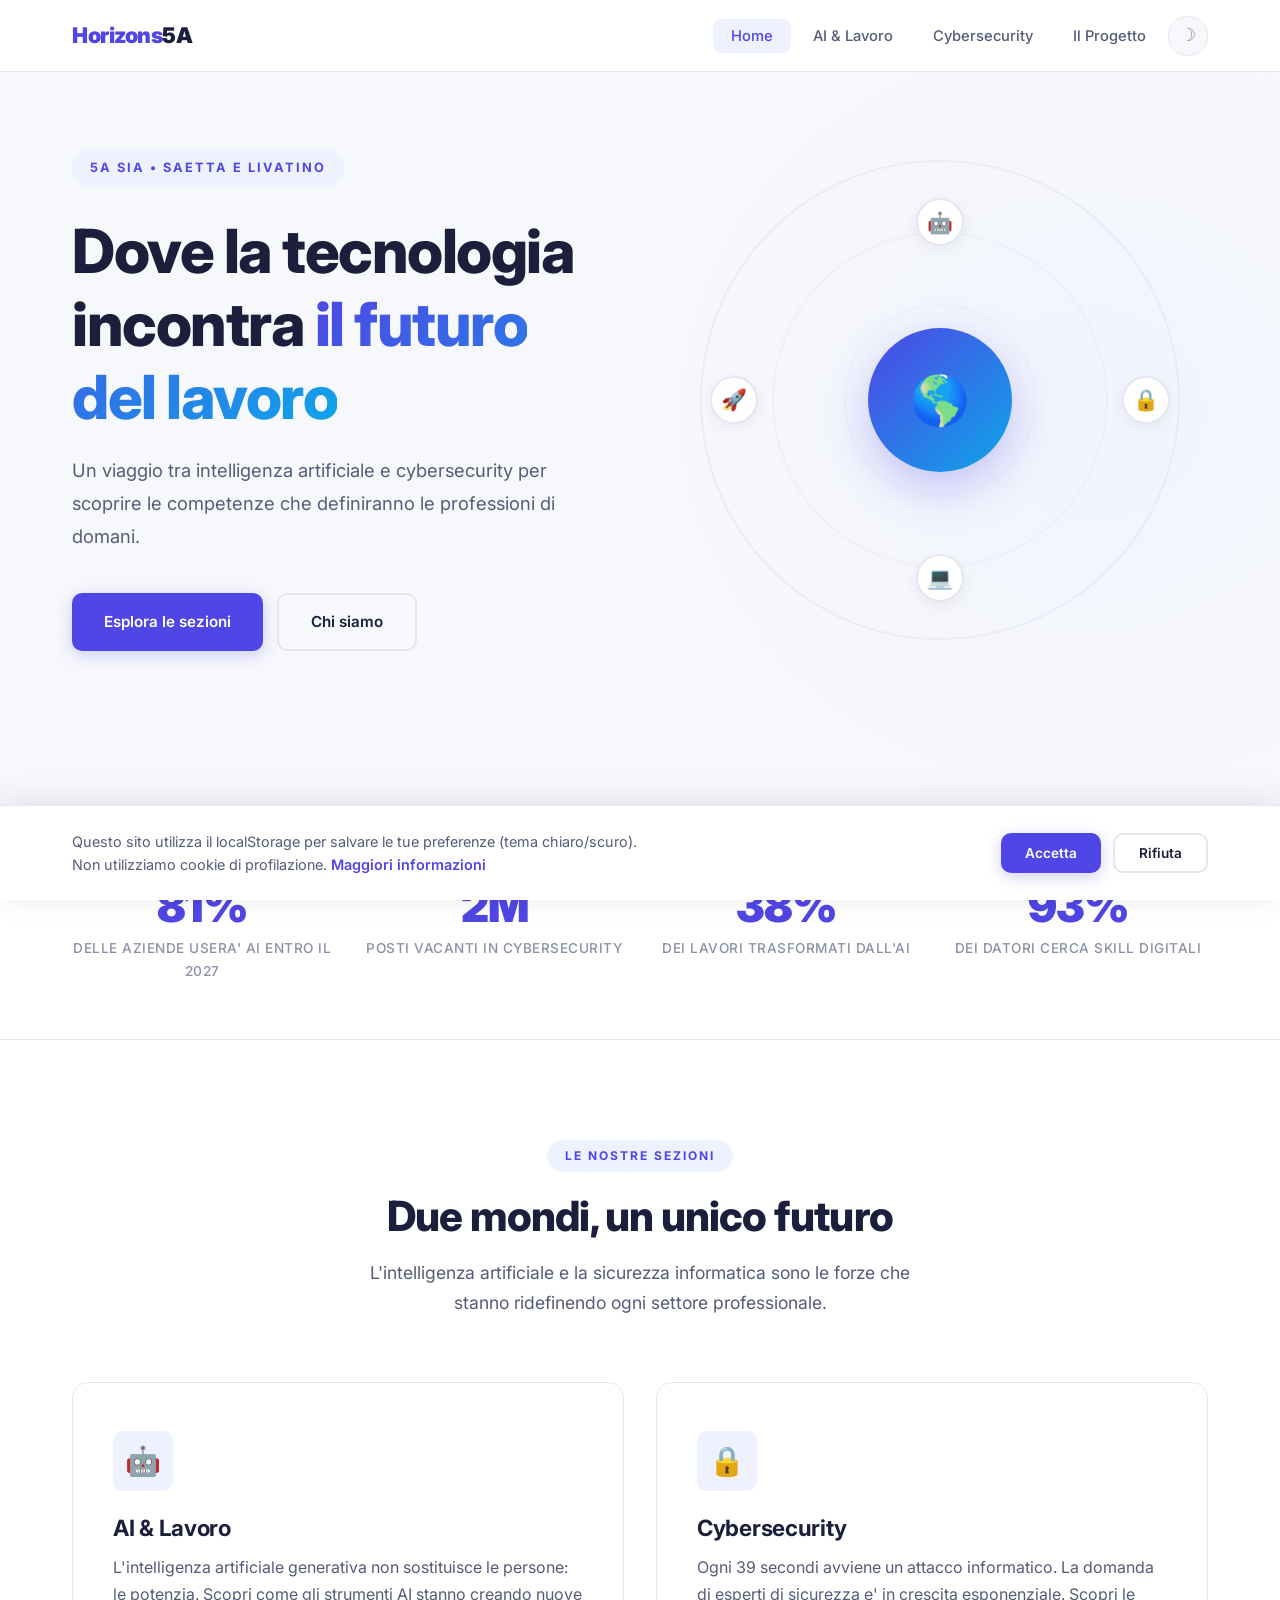
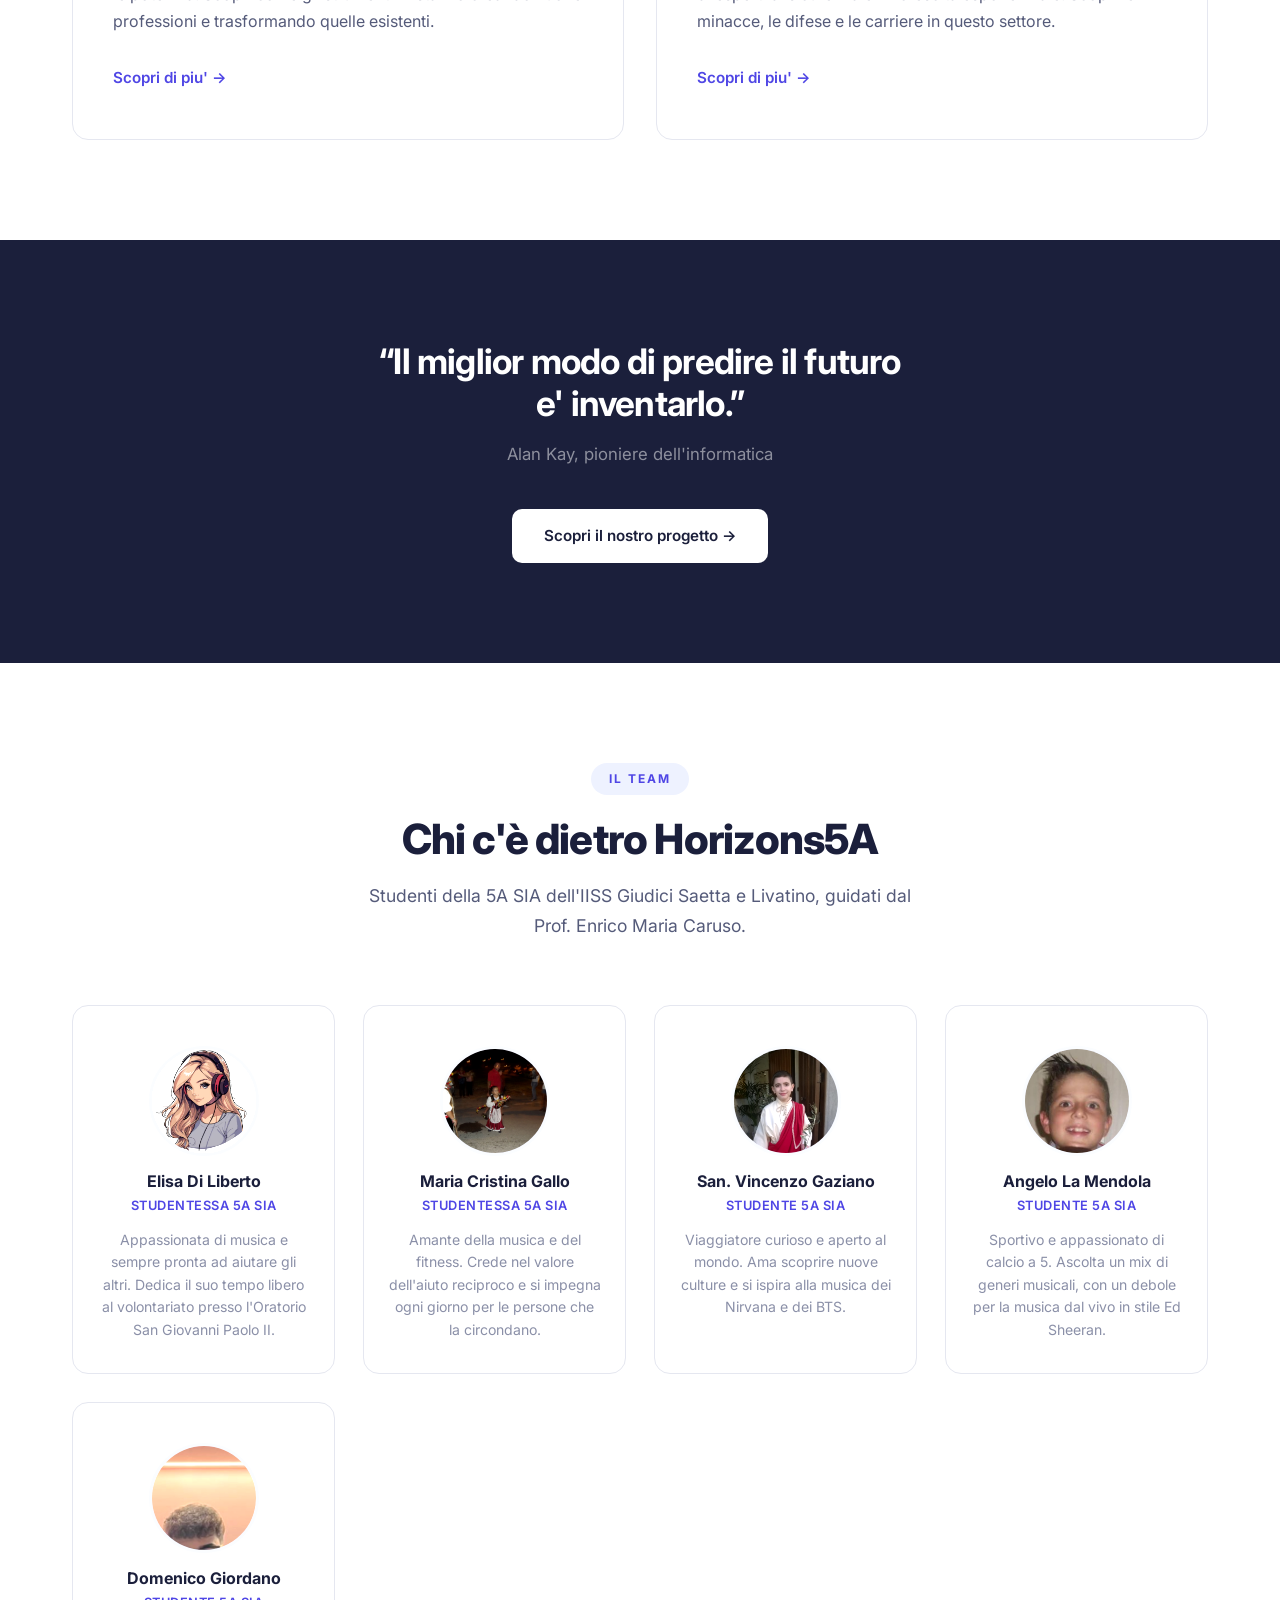
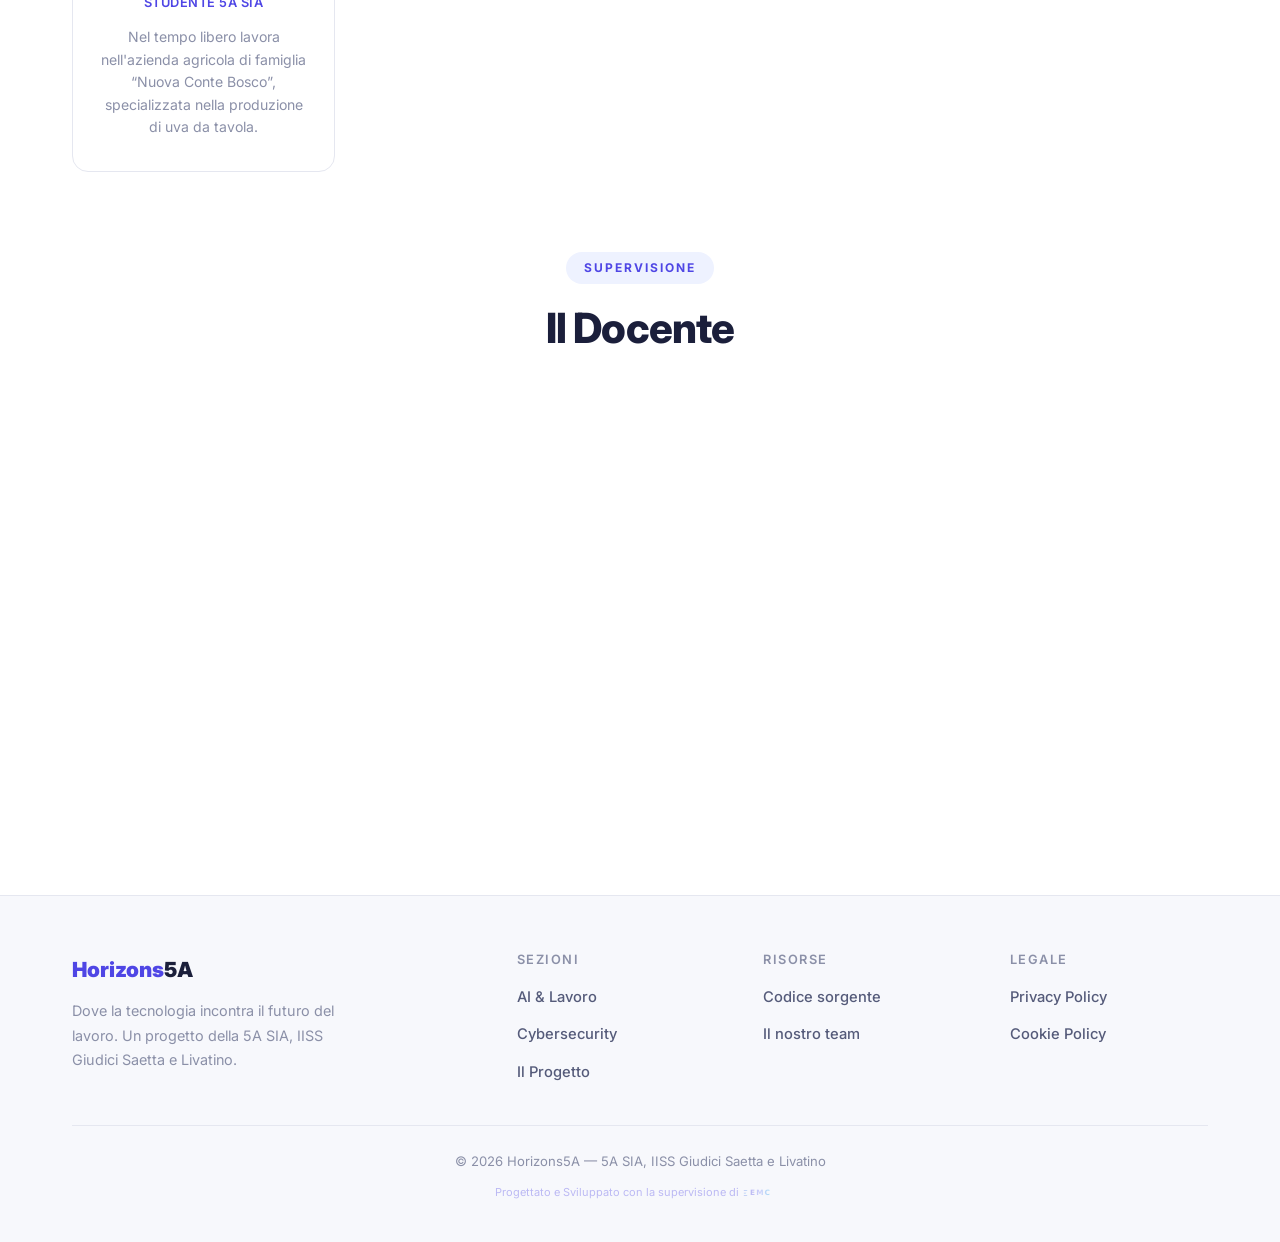
==== index.html @ bee75ffd "Aggiunta favicon Horizons5A Favicon in formato SVG + ICO multi-size (16/24/32/48/64) + PNG (16, 32, " ====
<!DOCTYPE html>
<html lang="it">
<head>
    <meta charset="UTF-8">
    <meta name="viewport" content="width=device-width, initial-scale=1.0">
    <title>Horizons5A — Dove la tecnologia incontra il futuro del lavoro</title>
    <meta name="description" content="Progetto scolastico della 5A SIA - IISS Giudici Saetta e Livatino. Esploriamo come la tecnologia sta trasformando il mondo del lavoro.">
    <link rel="icon" type="image/svg+xml" href="favicon.svg">
    <link rel="icon" type="image/x-icon" href="favicon.ico">
    <link rel="icon" type="image/png" sizes="32x32" href="favicon-32x32.png">
    <link rel="icon" type="image/png" sizes="16x16" href="favicon-16x16.png">
    <link rel="apple-touch-icon" sizes="180x180" href="apple-touch-icon.png">
    <link rel="stylesheet" href="css/style.css">
</head>
<body>

    <!-- Navbar -->
    <nav class="navbar">
        <div class="container">
            <a href="index.html" class="nav-brand"><span>Horizons</span>5A</a>
            <ul class="nav-links">
                <li><a href="index.html">Home</a></li>
                <li><a href="pages/ai-lavoro.html">AI & Lavoro</a></li>
                <li><a href="pages/cybersecurity.html">Cybersecurity</a></li>
                <li><a href="pages/il-progetto.html">Il Progetto</a></li>
                <li><button class="theme-toggle" aria-label="Cambia tema"></button></li>
            </ul>
            <button class="nav-hamburger" aria-label="Menu">
                <span></span><span></span><span></span>
            </button>
        </div>
    </nav>

    <!-- Hero -->
    <section class="hero">
        <div class="container">
            <div class="hero-inner">
                <div class="hero-text">
                    <div class="hero-eyebrow">5A SIA &bull; Saetta e Livatino</div>
                    <h1>Dove la tecnologia incontra <span class="gradient-text">il futuro del lavoro</span></h1>
                    <p class="hero-subtitle">Un viaggio tra intelligenza artificiale e cybersecurity per scoprire le competenze che definiranno le professioni di domani.</p>
                    <div class="hero-buttons">
                        <a href="#sezioni" class="btn btn-primary">Esplora le sezioni</a>
                        <a href="#team" class="btn btn-outline">Chi siamo</a>
                    </div>
                </div>
                <div class="hero-visual">
                    <div class="hero-graphic">
                        <div class="hero-graphic-ring"></div>
                        <div class="hero-graphic-ring"></div>
                        <div class="hero-graphic-ring"></div>
                        <div class="hero-graphic-center">&#127758;</div>
                        <div class="hero-graphic-dot">&#129302;</div>
                        <div class="hero-graphic-dot">&#128274;</div>
                        <div class="hero-graphic-dot">&#128187;</div>
                        <div class="hero-graphic-dot">&#128640;</div>
                    </div>
                </div>
            </div>
        </div>
    </section>

    <!-- Stats -->
    <div class="stats-bar">
        <div class="container">
            <div class="stats-grid">
                <div class="stat-item fade-in">
                    <h3 data-count="85" data-suffix="%">0%</h3>
                    <p>delle aziende usera' AI entro il 2027</p>
                </div>
                <div class="stat-item fade-in fade-in-delay-1">
                    <h3 data-count="3" data-suffix="M">0M</h3>
                    <p>posti vacanti in cybersecurity</p>
                </div>
                <div class="stat-item fade-in fade-in-delay-2">
                    <h3 data-count="40" data-suffix="%">0%</h3>
                    <p>dei lavori trasformati dall'AI</p>
                </div>
                <div class="stat-item fade-in fade-in-delay-3">
                    <h3 data-count="97" data-suffix="%">0%</h3>
                    <p>dei datori cerca skill digitali</p>
                </div>
            </div>
        </div>
    </div>

    <!-- Sezioni -->
    <section id="sezioni">
        <div class="container">
            <div class="section-header fade-in">
                <span class="section-tag">Le nostre sezioni</span>
                <h2>Due mondi, un unico futuro</h2>
                <p>L'intelligenza artificiale e la sicurezza informatica sono le forze che stanno ridefinendo ogni settore professionale.</p>
            </div>

            <div class="features-grid">
                <a href="pages/ai-lavoro.html" class="feature-card fade-in">
                    <div class="feature-icon">&#129302;</div>
                    <h3>AI & Lavoro</h3>
                    <p>L'intelligenza artificiale generativa non sostituisce le persone: le potenzia. Scopri come gli strumenti AI stanno creando nuove professioni e trasformando quelle esistenti.</p>
                    <div class="feature-link">Scopri di piu' &rarr;</div>
                </a>

                <a href="pages/cybersecurity.html" class="feature-card fade-in fade-in-delay-1">
                    <div class="feature-icon">&#128274;</div>
                    <h3>Cybersecurity</h3>
                    <p>Ogni 39 secondi avviene un attacco informatico. La domanda di esperti di sicurezza e' in crescita esponenziale. Scopri le minacce, le difese e le carriere in questo settore.</p>
                    <div class="feature-link">Scopri di piu' &rarr;</div>
                </a>
            </div>
        </div>
    </section>

    <!-- CTA -->
    <section class="cta-section">
        <div class="container">
            <div class="fade-in">
                <h2>&ldquo;Il miglior modo di predire il futuro<br>e' inventarlo.&rdquo;</h2>
                <p>Alan Kay, pioniere dell'informatica</p>
                <a href="pages/il-progetto.html" class="btn btn-primary">Scopri il nostro progetto &rarr;</a>
            </div>
        </div>
    </section>

    <!-- Team -->
    <section id="team">
        <div class="container">
            <div class="section-header fade-in">
                <span class="section-tag">Il Team</span>
                <h2>Chi c'&egrave; dietro Horizons5A</h2>
                <p>Studenti della 5A SIA dell'IISS Giudici Saetta e Livatino, guidati dal Prof. Enrico Maria Caruso.</p>
            </div>

            <div class="team-grid">
                <div class="team-member fade-in">
                    <img class="team-avatar" src="img/elisa.jpg" alt="Elisa Di Liberto" loading="lazy">
                    <h4>Elisa Di Liberto</h4>
                    <p class="team-role">Studentessa 5A SIA</p>
                    <p class="team-bio">Appassionata di musica e sempre pronta ad aiutare gli altri. Dedica il suo tempo libero al volontariato presso l'Oratorio San Giovanni Paolo II.</p>
                </div>
                <div class="team-member fade-in fade-in-delay-1">
                    <img class="team-avatar" src="img/cristina.jpg" alt="Maria Cristina Gallo" loading="lazy">
                    <h4>Maria Cristina Gallo</h4>
                    <p class="team-role">Studentessa 5A SIA</p>
                    <p class="team-bio">Amante della musica e del fitness. Crede nel valore dell'aiuto reciproco e si impegna ogni giorno per le persone che la circondano.</p>
                </div>
                <div class="team-member fade-in fade-in-delay-2">
                    <img class="team-avatar" src="img/vincenzo.jpg" alt="San. Vincenzo Gaziano" loading="lazy">
                    <h4>San. Vincenzo Gaziano</h4>
                    <p class="team-role">Studente 5A SIA</p>
                    <p class="team-bio">Viaggiatore curioso e aperto al mondo. Ama scoprire nuove culture e si ispira alla musica dei Nirvana e dei BTS.</p>
                </div>
                <div class="team-member fade-in fade-in-delay-1">
                    <img class="team-avatar" src="img/angelo.jpeg" alt="Angelo La Mendola" loading="lazy">
                    <h4>Angelo La Mendola</h4>
                    <p class="team-role">Studente 5A SIA</p>
                    <p class="team-bio">Sportivo e appassionato di calcio a 5. Ascolta un mix di generi musicali, con un debole per la musica dal vivo in stile Ed Sheeran.</p>
                </div>
                <div class="team-member fade-in fade-in-delay-2">
                    <img class="team-avatar" src="img/domenico.jpg" alt="Domenico Giordano" loading="lazy">
                    <h4>Domenico Giordano</h4>
                    <p class="team-role">Studente 5A SIA</p>
                    <p class="team-bio">Nel tempo libero lavora nell'azienda agricola di famiglia &ldquo;Nuova Conte Bosco&rdquo;, specializzata nella produzione di uva da tavola.</p>
                </div>
            </div>

            <div class="section-header fade-in" style="margin-top: 80px;">
                <span class="section-tag">Supervisione</span>
                <h2>Il Docente</h2>
            </div>

            <div class="supervisor-card fade-in">
                <img class="team-avatar" src="img/docente.jpg" alt="Prof. Enrico Maria Caruso" loading="lazy">
                <div class="supervisor-info">
                    <h3>Prof. Enrico Maria Caruso</h3>
                    <p class="team-role">Docente di Informatica</p>
                    <p class="team-bio">Full Stack Developer, IoT Specialist e docente di Informatica presso l'IISS Giudici Saetta e Livatino. Progetta piattaforme di monitoraggio industriale IoT, gestionali SaaS per il retail e siti web professionali. Appassionato di tecnologie open-source, Node-RED e architetture cloud, porta in aula l'esperienza maturata sul campo per preparare gli studenti alle sfide reali del mondo digitale.</p>
                    <div class="supervisor-links">
                        <a href="https://www.enricomariacaruso.it" target="_blank" rel="noopener">&#127760; Portfolio</a>
                        <a href="https://github.com/EnRiX84" target="_blank" rel="noopener">&#128187; GitHub</a>
                    </div>
                </div>
            </div>
        </div>
    </section>

    <!-- Footer -->
    <footer class="footer">
        <div class="container">
            <div class="footer-grid">
                <div>
                    <div class="footer-brand"><span>Horizons</span>5A</div>
                    <p class="footer-desc">Dove la tecnologia incontra il futuro del lavoro. Un progetto della 5A SIA, IISS Giudici Saetta e Livatino.</p>
                </div>
                <div class="footer-col">
                    <h4>Sezioni</h4>
                    <ul>
                        <li><a href="pages/ai-lavoro.html">AI & Lavoro</a></li>
                        <li><a href="pages/cybersecurity.html">Cybersecurity</a></li>
                        <li><a href="pages/il-progetto.html">Il Progetto</a></li>
                    </ul>
                </div>
                <div class="footer-col">
                    <h4>Risorse</h4>
                    <ul>
                        <li><a href="https://github.com/EnRiX84/horizons5a" target="_blank" rel="noopener">Codice sorgente</a></li>
                        <li><a href="pages/il-progetto.html">Il nostro team</a></li>
                    </ul>
                </div>
                <div class="footer-col">
                    <h4>Legale</h4>
                    <ul>
                        <li><a href="pages/privacy-policy.html">Privacy Policy</a></li>
                        <li><a href="pages/cookie-policy.html">Cookie Policy</a></li>
                    </ul>
                </div>
            </div>
            <div class="footer-bottom">
                <p>&copy; <script>document.write(new Date().getFullYear())</script> Horizons5A &mdash; 5A SIA, IISS Giudici Saetta e Livatino</p>
                <p style="margin-top: 8px;">
                    <a href="https://www.enricomariacaruso.it" target="_blank" rel="noopener" style="opacity:0.35; font-size:11px;">
                        Progettato e Sviluppato con la supervisione di
                        <svg xmlns="http://www.w3.org/2000/svg" viewBox="0 0 120 30" style="height:11px; vertical-align:middle; display:inline-block;">
                            <defs>
                                <linearGradient id="emc-bars" x1="0%" y1="0%" x2="100%" y2="100%">
                                    <stop offset="0%" stop-color="#4f46e5"/>
                                    <stop offset="100%" stop-color="#0ea5e9"/>
                                </linearGradient>
                                <linearGradient id="emc-text" x1="0%" y1="0%" x2="100%" y2="0%">
                                    <stop offset="0%" stop-color="#4f46e5"/>
                                    <stop offset="50%" stop-color="#818cf8"/>
                                    <stop offset="100%" stop-color="#0ea5e9"/>
                                </linearGradient>
                            </defs>
                            <path d="M5 6 L15 6 L13 8 L5 8 Z" fill="url(#emc-bars)"/>
                            <path d="M5 13 L12 13 L10 15 L5 15 Z" fill="url(#emc-bars)"/>
                            <path d="M5 20 L15 20 L13 22 L5 22 Z" fill="url(#emc-bars)"/>
                            <text x="22" y="20" font-size="20" font-weight="700" letter-spacing="3" fill="url(#emc-text)" font-family="system-ui, sans-serif">EMC</text>
                        </svg>
                    </a>
                </p>
            </div>
        </div>
    </footer>

    <script src="js/main.js"></script>
</body>
</html>
---- css/style.css ----
/* ============================================================
   Horizons5A — Stylesheet
   Ispirato a SiteGround: pulito, professionale, elegante
   ============================================================ */

@import url('https://fonts.googleapis.com/css2?family=Inter:wght@400;500;600;700;800;900&display=swap');

/* --- CSS Variables --- */
:root {
    --bg-primary: #ffffff;
    --bg-secondary: #f7f8fc;
    --bg-tertiary: #eef1f8;
    --bg-card: #ffffff;
    --text-primary: #1b1f3b;
    --text-secondary: #555b7a;
    --text-muted: #8b90a8;
    --accent: #4f46e5;
    --accent-hover: #4338ca;
    --accent-light: #eef2ff;
    --accent-glow: rgba(79, 70, 229, 0.08);
    --cyan: #0ea5e9;
    --gradient: linear-gradient(135deg, #4f46e5, #0ea5e9);
    --border: #e5e7f0;
    --shadow-sm: 0 1px 2px rgba(0, 0, 0, 0.04);
    --shadow: 0 4px 16px rgba(0, 0, 0, 0.06);
    --shadow-lg: 0 12px 48px rgba(0, 0, 0, 0.08);
    --shadow-xl: 0 24px 64px rgba(0, 0, 0, 0.1);
    --radius: 16px;
    --radius-sm: 10px;
    --radius-xs: 8px;
    --nav-height: 72px;
    --max-width: 1200px;
    --font: 'Inter', system-ui, -apple-system, sans-serif;
}

[data-theme="dark"] {
    --bg-primary: #0f1117;
    --bg-secondary: #161822;
    --bg-tertiary: #1c1f2e;
    --bg-card: #1c1f2e;
    --text-primary: #eceef4;
    --text-secondary: #9ca0b8;
    --text-muted: #6b7094;
    --accent: #818cf8;
    --accent-hover: #6366f1;
    --accent-light: rgba(129, 140, 248, 0.12);
    --accent-glow: rgba(129, 140, 248, 0.1);
    --border: #2a2d3e;
    --shadow-sm: 0 1px 2px rgba(0, 0, 0, 0.2);
    --shadow: 0 4px 16px rgba(0, 0, 0, 0.2);
    --shadow-lg: 0 12px 48px rgba(0, 0, 0, 0.25);
    --shadow-xl: 0 24px 64px rgba(0, 0, 0, 0.3);
}

/* --- Reset & Base --- */
*, *::before, *::after {
    margin: 0;
    padding: 0;
    box-sizing: border-box;
}

html {
    scroll-behavior: smooth;
    scroll-padding-top: var(--nav-height);
}

body {
    font-family: var(--font);
    background: var(--bg-primary);
    color: var(--text-primary);
    line-height: 1.7;
    transition: background 0.3s, color 0.3s;
    overflow-x: hidden;
    -webkit-font-smoothing: antialiased;
    -moz-osx-font-smoothing: grayscale;
}

a {
    color: var(--accent);
    text-decoration: none;
    transition: color 0.2s;
}

a:hover {
    color: var(--accent-hover);
}

img {
    max-width: 100%;
    display: block;
}

/* --- Typography --- */
h1, h2, h3, h4 {
    line-height: 1.2;
    color: var(--text-primary);
    font-weight: 800;
}

h1 { font-size: clamp(2.5rem, 5.5vw, 3.8rem); letter-spacing: -1.5px; }
h2 { font-size: clamp(1.8rem, 3.5vw, 2.6rem); letter-spacing: -0.8px; }
h3 { font-size: 1.25rem; font-weight: 700; letter-spacing: -0.3px; }
h4 { font-size: 1.05rem; font-weight: 700; }

p {
    color: var(--text-secondary);
    max-width: 65ch;
    font-size: 1.05rem;
}

/* --- Layout --- */
.container {
    width: 100%;
    max-width: var(--max-width);
    margin: 0 auto;
    padding: 0 32px;
}

section {
    padding: 100px 0;
}

/* ============================================================
   NAVBAR — pulita, con blur
   ============================================================ */
.navbar {
    position: fixed;
    top: 0;
    left: 0;
    right: 0;
    height: var(--nav-height);
    background: rgba(255, 255, 255, 0.92);
    backdrop-filter: blur(24px);
    -webkit-backdrop-filter: blur(24px);
    border-bottom: 1px solid var(--border);
    z-index: 1000;
    transition: background 0.3s, box-shadow 0.3s;
}

[data-theme="dark"] .navbar {
    background: rgba(15, 17, 23, 0.92);
}

.navbar.scrolled {
    box-shadow: var(--shadow);
}

.navbar .container {
    display: flex;
    align-items: center;
    justify-content: space-between;
    height: 100%;
}

.nav-brand {
    font-size: 1.35rem;
    font-weight: 900;
    color: var(--text-primary);
    letter-spacing: -0.5px;
}

.nav-brand span {
    color: var(--accent);
}

.nav-links {
    display: flex;
    list-style: none;
    gap: 4px;
    align-items: center;
}

.nav-links a {
    color: var(--text-secondary);
    font-size: 0.92rem;
    font-weight: 500;
    padding: 8px 18px;
    border-radius: var(--radius-xs);
    transition: color 0.2s, background 0.2s;
}

.nav-links a:hover,
.nav-links a.active {
    color: var(--accent);
    background: var(--accent-light);
}

.theme-toggle {
    background: var(--bg-secondary);
    border: 1px solid var(--border);
    border-radius: 50%;
    width: 40px;
    height: 40px;
    cursor: pointer;
    display: flex;
    align-items: center;
    justify-content: center;
    font-size: 1.1rem;
    color: var(--text-muted);
    transition: all 0.2s;
}

.theme-toggle:hover {
    background: var(--accent-light);
    border-color: var(--accent);
    color: var(--accent);
}

.nav-hamburger {
    display: none;
    background: none;
    border: none;
    cursor: pointer;
    width: 40px;
    height: 40px;
    flex-direction: column;
    align-items: center;
    justify-content: center;
    gap: 5px;
}

.nav-hamburger span {
    display: block;
    width: 22px;
    height: 2px;
    background: var(--text-primary);
    border-radius: 2px;
    transition: transform 0.3s, opacity 0.3s;
}

.nav-hamburger.active span:nth-child(1) { transform: translateY(7px) rotate(45deg); }
.nav-hamburger.active span:nth-child(2) { opacity: 0; }
.nav-hamburger.active span:nth-child(3) { transform: translateY(-7px) rotate(-45deg); }

/* ============================================================
   HERO — SiteGround style: pulito, grande, professionale
   ============================================================ */
.hero {
    min-height: 92vh;
    display: flex;
    align-items: center;
    padding-top: var(--nav-height);
    position: relative;
    overflow: hidden;
    background: var(--bg-secondary);
}

.hero::before {
    content: '';
    position: absolute;
    top: 0;
    right: -20%;
    width: 70%;
    height: 100%;
    background: radial-gradient(ellipse at center, var(--accent-light) 0%, transparent 70%);
    opacity: 0.6;
    pointer-events: none;
}

[data-theme="dark"] .hero::before {
    background: radial-gradient(ellipse at center, rgba(79, 70, 229, 0.06) 0%, transparent 70%);
}

.hero-inner {
    display: grid;
    grid-template-columns: 1fr 1fr;
    gap: 64px;
    align-items: center;
    position: relative;
    z-index: 1;
}

.hero-text {
    max-width: 560px;
}

.hero-eyebrow {
    display: inline-flex;
    align-items: center;
    gap: 8px;
    background: var(--accent-light);
    color: var(--accent);
    font-size: 0.8rem;
    font-weight: 700;
    text-transform: uppercase;
    letter-spacing: 2px;
    padding: 8px 18px;
    border-radius: 50px;
    margin-bottom: 28px;
}

.hero h1 {
    margin-bottom: 20px;
}

.hero h1 .gradient-text {
    background: var(--gradient);
    -webkit-background-clip: text;
    -webkit-text-fill-color: transparent;
    background-clip: text;
}

.hero-subtitle {
    font-size: 1.15rem;
    line-height: 1.8;
    margin-bottom: 40px;
    color: var(--text-secondary);
}

.hero-buttons {
    display: flex;
    gap: 14px;
    flex-wrap: wrap;
}

/* Hero visual — icone/grafica decorativa */
.hero-visual {
    display: flex;
    align-items: center;
    justify-content: center;
    position: relative;
}

.hero-graphic {
    width: 100%;
    max-width: 480px;
    aspect-ratio: 1;
    position: relative;
}

.hero-graphic-ring {
    position: absolute;
    border: 2px solid var(--border);
    border-radius: 50%;
    animation: ringPulse 4s ease-in-out infinite;
}

.hero-graphic-ring:nth-child(1) {
    inset: 0;
    opacity: 0.6;
}

.hero-graphic-ring:nth-child(2) {
    inset: 15%;
    opacity: 0.4;
    animation-delay: -1s;
}

.hero-graphic-ring:nth-child(3) {
    inset: 30%;
    opacity: 0.3;
    animation-delay: -2s;
}

@keyframes ringPulse {
    0%, 100% { transform: scale(1); opacity: 0.3; }
    50% { transform: scale(1.03); opacity: 0.6; }
}

.hero-graphic-center {
    position: absolute;
    inset: 35%;
    background: var(--gradient);
    border-radius: 50%;
    display: flex;
    align-items: center;
    justify-content: center;
    font-size: 3rem;
    color: #fff;
    box-shadow: 0 16px 48px rgba(79, 70, 229, 0.3);
}

.hero-graphic-dot {
    position: absolute;
    width: 48px;
    height: 48px;
    background: var(--bg-card);
    border: 2px solid var(--border);
    border-radius: 50%;
    display: flex;
    align-items: center;
    justify-content: center;
    font-size: 1.3rem;
    box-shadow: var(--shadow);
}

.hero-graphic-dot:nth-child(5) { top: 8%; left: 50%; transform: translateX(-50%); }
.hero-graphic-dot:nth-child(6) { top: 50%; right: 2%; transform: translateY(-50%); }
.hero-graphic-dot:nth-child(7) { bottom: 8%; left: 50%; transform: translateX(-50%); }
.hero-graphic-dot:nth-child(8) { top: 50%; left: 2%; transform: translateY(-50%); }

/* ============================================================
   BUTTONS — SiteGround style
   ============================================================ */
.btn {
    display: inline-flex;
    align-items: center;
    gap: 8px;
    font-family: var(--font);
    font-weight: 600;
    font-size: 0.95rem;
    padding: 14px 32px;
    border-radius: var(--radius-sm);
    border: none;
    cursor: pointer;
    transition: all 0.25s ease;
    text-decoration: none;
}

.btn-primary {
    background: var(--accent);
    color: #fff;
    box-shadow: 0 4px 16px rgba(79, 70, 229, 0.25);
}

.btn-primary:hover {
    background: var(--accent-hover);
    transform: translateY(-2px);
    box-shadow: 0 8px 24px rgba(79, 70, 229, 0.35);
    color: #fff;
}

.btn-outline {
    background: transparent;
    color: var(--text-primary);
    border: 2px solid var(--border);
}

.btn-outline:hover {
    border-color: var(--accent);
    color: var(--accent);
    transform: translateY(-2px);
}

/* ============================================================
   STATS BAR
   ============================================================ */
.stats-bar {
    background: var(--bg-primary);
    border-bottom: 1px solid var(--border);
    padding: 56px 0;
}

.stats-grid {
    display: grid;
    grid-template-columns: repeat(4, 1fr);
    gap: 32px;
    text-align: center;
}

.stat-item h3 {
    font-size: clamp(2rem, 4vw, 2.8rem);
    font-weight: 900;
    color: var(--accent);
    line-height: 1;
    margin-bottom: 8px;
    letter-spacing: -1px;
}

.stat-item p {
    font-size: 0.85rem;
    font-weight: 500;
    color: var(--text-muted);
    text-transform: uppercase;
    letter-spacing: 0.5px;
    margin: 0 auto;
}

/* ============================================================
   SECTION HEADERS
   ============================================================ */
.section-header {
    text-align: center;
    margin-bottom: 64px;
}

.section-header p {
    margin: 16px auto 0;
    font-size: 1.1rem;
    max-width: 560px;
}

.section-tag {
    display: inline-block;
    background: var(--accent-light);
    color: var(--accent);
    font-size: 0.75rem;
    font-weight: 700;
    text-transform: uppercase;
    letter-spacing: 2px;
    padding: 6px 18px;
    border-radius: 50px;
    margin-bottom: 20px;
}

/* ============================================================
   FEATURE CARDS — SiteGround style: pulite, ombra sottile
   ============================================================ */
.features-grid {
    display: grid;
    grid-template-columns: repeat(2, 1fr);
    gap: 32px;
}

.feature-card {
    position: relative;
    background: var(--bg-card);
    border-radius: var(--radius);
    padding: 48px 40px;
    border: 1px solid var(--border);
    text-decoration: none;
    display: block;
    transition: all 0.3s ease;
}

.feature-card:hover {
    transform: translateY(-4px);
    box-shadow: var(--shadow-xl);
    border-color: transparent;
}

.feature-icon {
    width: 60px;
    height: 60px;
    background: var(--accent-light);
    border-radius: var(--radius-sm);
    display: flex;
    align-items: center;
    justify-content: center;
    font-size: 1.8rem;
    margin-bottom: 24px;
}

.feature-card h3 {
    font-size: 1.4rem;
    margin-bottom: 12px;
    color: var(--text-primary);
}

.feature-card p {
    font-size: 1rem;
    margin-bottom: 28px;
    line-height: 1.7;
}

.feature-link {
    display: inline-flex;
    align-items: center;
    gap: 8px;
    font-weight: 600;
    font-size: 0.95rem;
    color: var(--accent);
    transition: gap 0.2s;
}

.feature-card:hover .feature-link {
    gap: 14px;
}

/* ============================================================
   QUOTE / CTA
   ============================================================ */
.cta-section {
    background: var(--text-primary);
    text-align: center;
    position: relative;
    overflow: hidden;
}

[data-theme="dark"] .cta-section {
    background: var(--bg-tertiary);
}

.cta-section h2 {
    color: #fff;
    margin-bottom: 16px;
    font-size: clamp(1.5rem, 3vw, 2.2rem);
    font-weight: 700;
}

[data-theme="dark"] .cta-section h2 {
    color: var(--text-primary);
}

.cta-section p {
    color: rgba(255, 255, 255, 0.5);
    margin: 0 auto 40px;
    font-size: 1.05rem;
}

[data-theme="dark"] .cta-section p {
    color: var(--text-muted);
}

.cta-section .btn-primary {
    background: #fff;
    color: var(--text-primary);
    box-shadow: none;
}

.cta-section .btn-primary:hover {
    background: var(--accent-light);
    color: var(--accent);
}

[data-theme="dark"] .cta-section .btn-primary {
    background: var(--accent);
    color: #fff;
}

/* ============================================================
   PAGE HERO (sottopagine)
   ============================================================ */
.page-hero {
    padding: 140px 0 72px;
    background: var(--bg-secondary);
    text-align: center;
    position: relative;
}

.page-hero h1 {
    margin-bottom: 16px;
}

.page-hero p {
    color: var(--text-secondary);
    margin: 0 auto;
    font-size: 1.15rem;
    max-width: 560px;
}

/* ============================================================
   CONTENT BLOCKS
   ============================================================ */
.content-block {
    max-width: 720px;
    margin: 0 auto;
}

.content-block h2 {
    margin-bottom: 20px;
}

.content-block p + p {
    margin-top: 16px;
}

.content-block strong {
    color: var(--text-primary);
    font-weight: 600;
}

/* ============================================================
   TEAM
   ============================================================ */
.team-grid {
    display: grid;
    grid-template-columns: repeat(auto-fit, minmax(220px, 1fr));
    gap: 28px;
    text-align: center;
}

.team-member {
    background: var(--bg-card);
    border: 1px solid var(--border);
    border-radius: var(--radius);
    padding: 40px 24px 32px;
    transition: all 0.3s ease;
    display: flex;
    flex-direction: column;
    align-items: center;
}

.team-member:hover {
    transform: translateY(-4px);
    box-shadow: var(--shadow-lg);
    border-color: transparent;
}

.team-avatar {
    width: 110px;
    height: 110px;
    border-radius: 50%;
    margin: 0 auto 16px;
    object-fit: cover;
    object-position: center top;
    border: 3px solid var(--border);
    background: var(--accent-light);
    filter: saturate(0.85) contrast(1.1) brightness(1.05);
    transition: all 0.4s ease;
}

.team-member:hover .team-avatar {
    border-color: var(--accent);
    transform: scale(1.08);
    filter: saturate(1) contrast(1) brightness(1);
    box-shadow: 0 8px 24px rgba(79, 70, 229, 0.2);
}

.team-member h4 {
    font-size: 1rem;
    margin-bottom: 4px;
}

.team-member .team-role {
    font-size: 0.8rem;
    color: var(--accent);
    font-weight: 600;
    text-transform: uppercase;
    letter-spacing: 0.5px;
    margin-bottom: 12px;
}

.team-member .team-bio {
    font-size: 0.88rem;
    color: var(--text-muted);
    line-height: 1.6;
    max-width: 100%;
}

.team-member p {
    font-size: 0.85rem;
    color: var(--text-muted);
}

/* Supervisor card */
.supervisor-card {
    background: var(--bg-card);
    border: 1px solid var(--border);
    border-radius: var(--radius);
    padding: 48px 40px;
    display: flex;
    align-items: center;
    gap: 40px;
    margin-top: 56px;
    transition: all 0.3s ease;
}

.supervisor-card:hover {
    box-shadow: var(--shadow-lg);
    border-color: transparent;
}

.supervisor-card .team-avatar {
    width: 130px;
    height: 130px;
    flex-shrink: 0;
    margin: 0;
}

.supervisor-card:hover .team-avatar {
    border-color: var(--accent);
    transform: scale(1.08);
    filter: saturate(1) contrast(1) brightness(1);
    box-shadow: 0 8px 24px rgba(79, 70, 229, 0.2);
}

.supervisor-info {
    text-align: left;
}

.supervisor-info h3 {
    font-size: 1.3rem;
    margin-bottom: 4px;
}

.supervisor-info .team-role {
    display: inline-block;
    font-size: 0.8rem;
    color: var(--accent);
    font-weight: 600;
    text-transform: uppercase;
    letter-spacing: 0.5px;
    margin-bottom: 16px;
}

.supervisor-info .team-bio {
    font-size: 0.95rem;
    color: var(--text-secondary);
    line-height: 1.7;
    max-width: 540px;
}

.supervisor-links {
    display: flex;
    gap: 12px;
    margin-top: 16px;
}

.supervisor-links a {
    display: inline-flex;
    align-items: center;
    gap: 6px;
    font-size: 0.85rem;
    font-weight: 600;
    color: var(--accent);
    padding: 6px 16px;
    border: 1px solid var(--border);
    border-radius: 50px;
    transition: all 0.2s;
}

.supervisor-links a:hover {
    background: var(--accent-light);
    border-color: var(--accent);
}

@media (max-width: 768px) {
    .supervisor-card {
        flex-direction: column;
        text-align: center;
        padding: 32px 24px;
        gap: 24px;
    }

    .supervisor-info {
        text-align: center;
    }

    .supervisor-links {
        justify-content: center;
    }
}

/* ============================================================
   FOOTER — multi-colonna stile SiteGround
   ============================================================ */
.footer {
    background: var(--bg-secondary);
    border-top: 1px solid var(--border);
    padding: 56px 0 40px;
}

.footer-grid {
    display: grid;
    grid-template-columns: 2fr 1fr 1fr 1fr;
    gap: 48px;
    margin-bottom: 40px;
}

.footer-brand {
    font-size: 1.3rem;
    font-weight: 900;
    color: var(--text-primary);
    margin-bottom: 12px;
}

.footer-brand span {
    color: var(--accent);
}

.footer-desc {
    font-size: 0.9rem;
    color: var(--text-muted);
    max-width: 300px;
    line-height: 1.7;
}

.footer h4 {
    font-size: 0.8rem;
    text-transform: uppercase;
    letter-spacing: 1.5px;
    color: var(--text-muted);
    margin-bottom: 16px;
    font-weight: 600;
}

.footer-col ul {
    list-style: none;
    display: flex;
    flex-direction: column;
    gap: 10px;
}

.footer-col a {
    color: var(--text-secondary);
    font-size: 0.92rem;
    font-weight: 500;
    transition: color 0.2s;
}

.footer-col a:hover {
    color: var(--accent);
}

.footer-bottom {
    border-top: 1px solid var(--border);
    padding-top: 24px;
    text-align: center;
}

.footer-bottom p {
    font-size: 0.82rem;
    color: var(--text-muted);
    margin: 0 auto;
}

/* ============================================================
   LEGAL PAGES
   ============================================================ */
.legal-content h2 {
    margin-top: 48px;
}

.legal-content h2:first-child {
    margin-top: 0;
}

.legal-content h3 {
    margin-top: 32px;
    margin-bottom: 12px;
}

.legal-content ul {
    padding-left: 24px;
    margin-top: 12px;
}

.legal-content ul li {
    margin-bottom: 8px;
    color: var(--text-secondary);
    font-size: 1.05rem;
    line-height: 1.7;
}

.legal-content ul li a {
    font-weight: 500;
}

.legal-content code {
    background: var(--accent-light);
    color: var(--accent);
    font-family: 'SFMono-Regular', Consolas, monospace;
    font-size: 0.88rem;
    padding: 2px 8px;
    border-radius: 6px;
}

.legal-table {
    width: 100%;
    border-collapse: collapse;
    margin: 20px 0;
    font-size: 0.92rem;
}

.legal-table th,
.legal-table td {
    text-align: left;
    padding: 12px 16px;
    border-bottom: 1px solid var(--border);
    color: var(--text-secondary);
}

.legal-table th {
    font-weight: 600;
    color: var(--text-primary);
    background: var(--bg-secondary);
    font-size: 0.8rem;
    text-transform: uppercase;
    letter-spacing: 0.5px;
}

.legal-table tr:last-child td {
    border-bottom: none;
}

/* ============================================================
   COOKIE BANNER
   ============================================================ */
.cookie-banner {
    position: fixed;
    bottom: 0;
    left: 0;
    right: 0;
    z-index: 9999;
    background: var(--bg-card);
    border-top: 1px solid var(--border);
    box-shadow: 0 -4px 32px rgba(0, 0, 0, 0.1);
    padding: 24px 0;
    transform: translateY(100%);
    transition: transform 0.4s ease;
}

.cookie-banner.visible {
    transform: translateY(0);
}

[data-theme="dark"] .cookie-banner {
    box-shadow: 0 -4px 32px rgba(0, 0, 0, 0.3);
}

.cookie-banner-inner {
    display: flex;
    align-items: center;
    gap: 24px;
    flex-wrap: wrap;
}

.cookie-banner-text {
    flex: 1;
    min-width: 280px;
}

.cookie-banner-text p {
    font-size: 0.9rem;
    color: var(--text-secondary);
    margin: 0;
    line-height: 1.6;
}

.cookie-banner-text a {
    font-weight: 600;
}

.cookie-banner-actions {
    display: flex;
    gap: 12px;
    flex-shrink: 0;
}

.cookie-banner .btn {
    padding: 10px 24px;
    font-size: 0.85rem;
}

/* ============================================================
   SCROLL ANIMATIONS
   ============================================================ */
.fade-in {
    opacity: 0;
    transform: translateY(24px);
    transition: opacity 0.6s ease, transform 0.6s ease;
}

.fade-in.visible {
    opacity: 1;
    transform: translateY(0);
}

.fade-in-delay-1 { transition-delay: 0.15s; }
.fade-in-delay-2 { transition-delay: 0.3s; }
.fade-in-delay-3 { transition-delay: 0.45s; }

/* ============================================================
   RESPONSIVE
   ============================================================ */
@media (max-width: 900px) {
    .hero-inner {
        grid-template-columns: 1fr;
        text-align: center;
        gap: 48px;
    }

    .hero-text {
        max-width: 100%;
    }

    .hero-buttons {
        justify-content: center;
    }

    .hero-graphic {
        max-width: 320px;
        margin: 0 auto;
    }

    .features-grid {
        grid-template-columns: 1fr;
    }

    .footer-grid {
        grid-template-columns: 1fr;
        gap: 32px;
    }
}

@media (max-width: 768px) {
    .container {
        padding: 0 20px;
    }

    .nav-links {
        display: none;
        position: absolute;
        top: var(--nav-height);
        left: 0;
        right: 0;
        background: var(--bg-primary);
        flex-direction: column;
        padding: 16px 24px;
        border-bottom: 1px solid var(--border);
        box-shadow: var(--shadow-lg);
    }

    .nav-links.open {
        display: flex;
    }

    .nav-hamburger {
        display: flex;
    }

    section {
        padding: 72px 0;
    }

    .stats-grid {
        grid-template-columns: repeat(2, 1fr);
        gap: 24px;
    }

    .team-grid {
        grid-template-columns: repeat(2, 1fr);
    }

    .feature-card {
        padding: 32px 24px;
    }
}

@media (max-width: 480px) {
    .stats-grid {
        grid-template-columns: 1fr;
    }

    .team-grid {
        grid-template-columns: 1fr;
    }
}
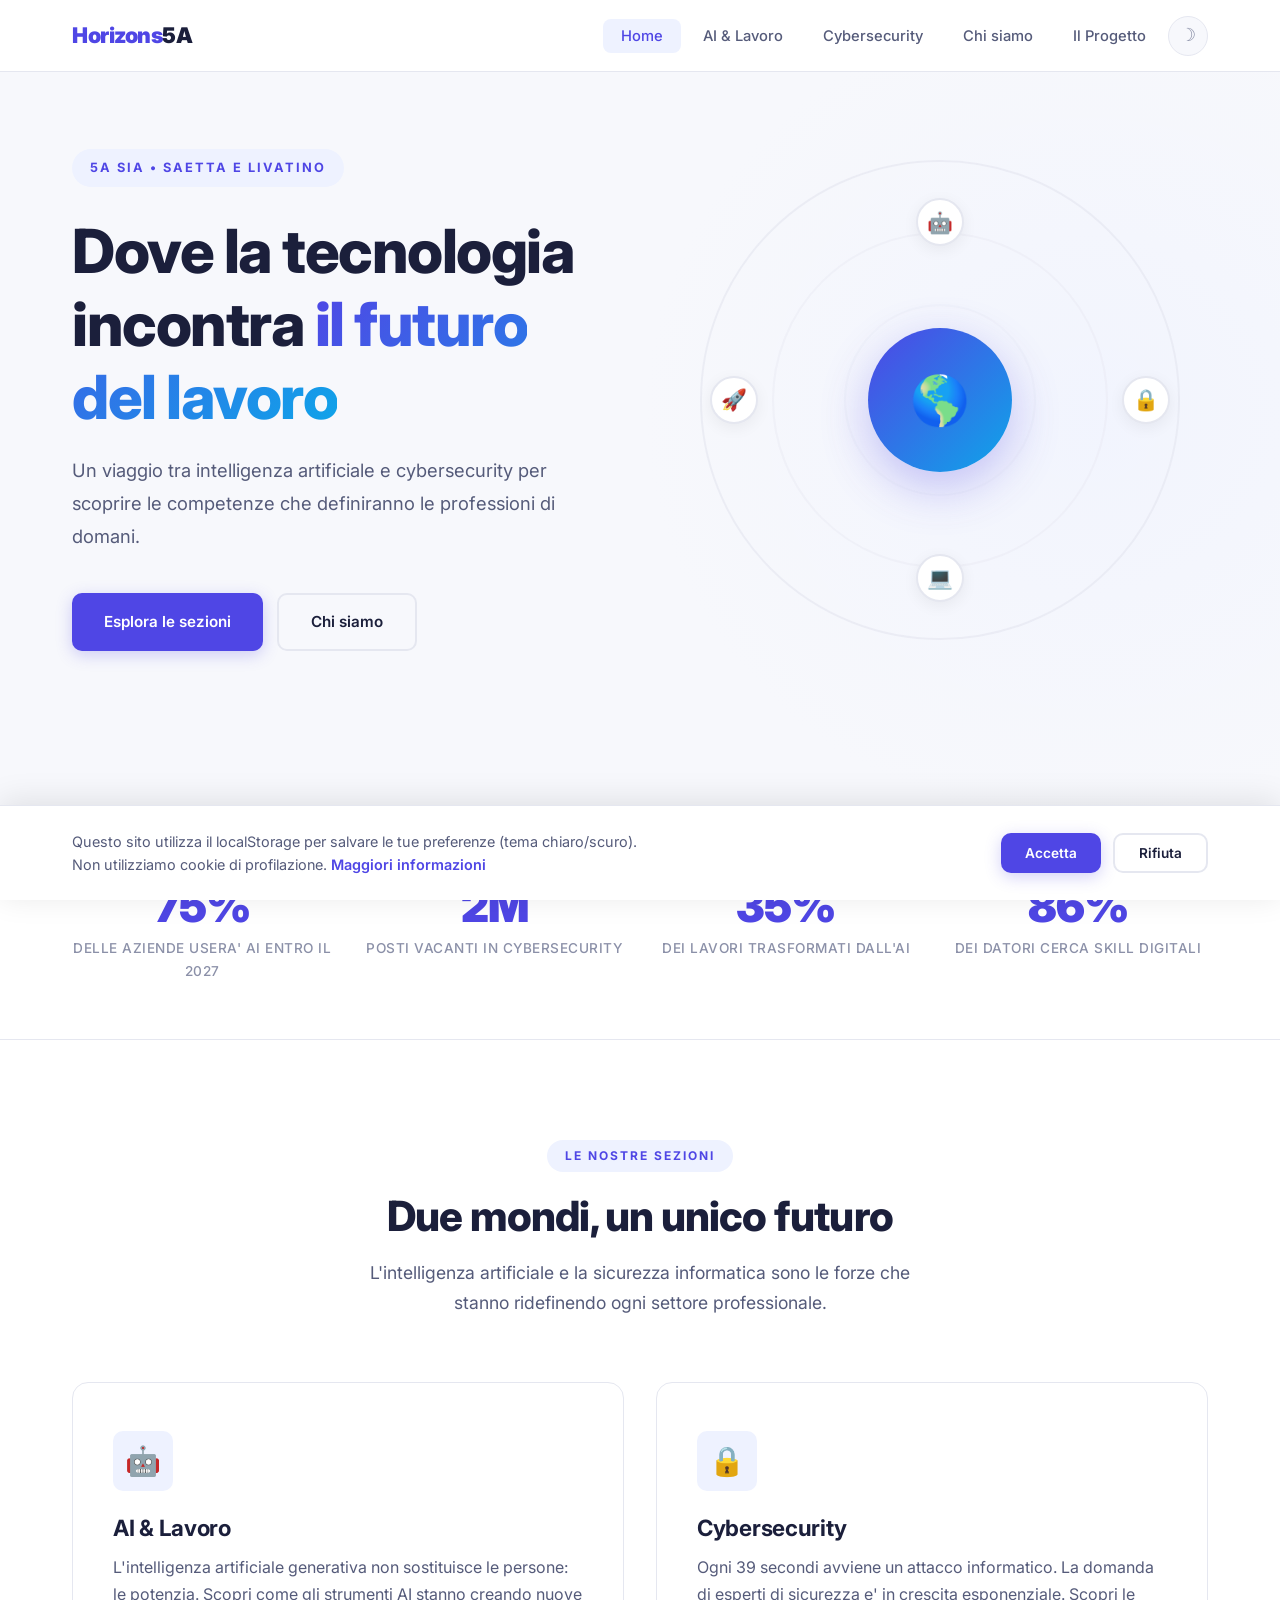
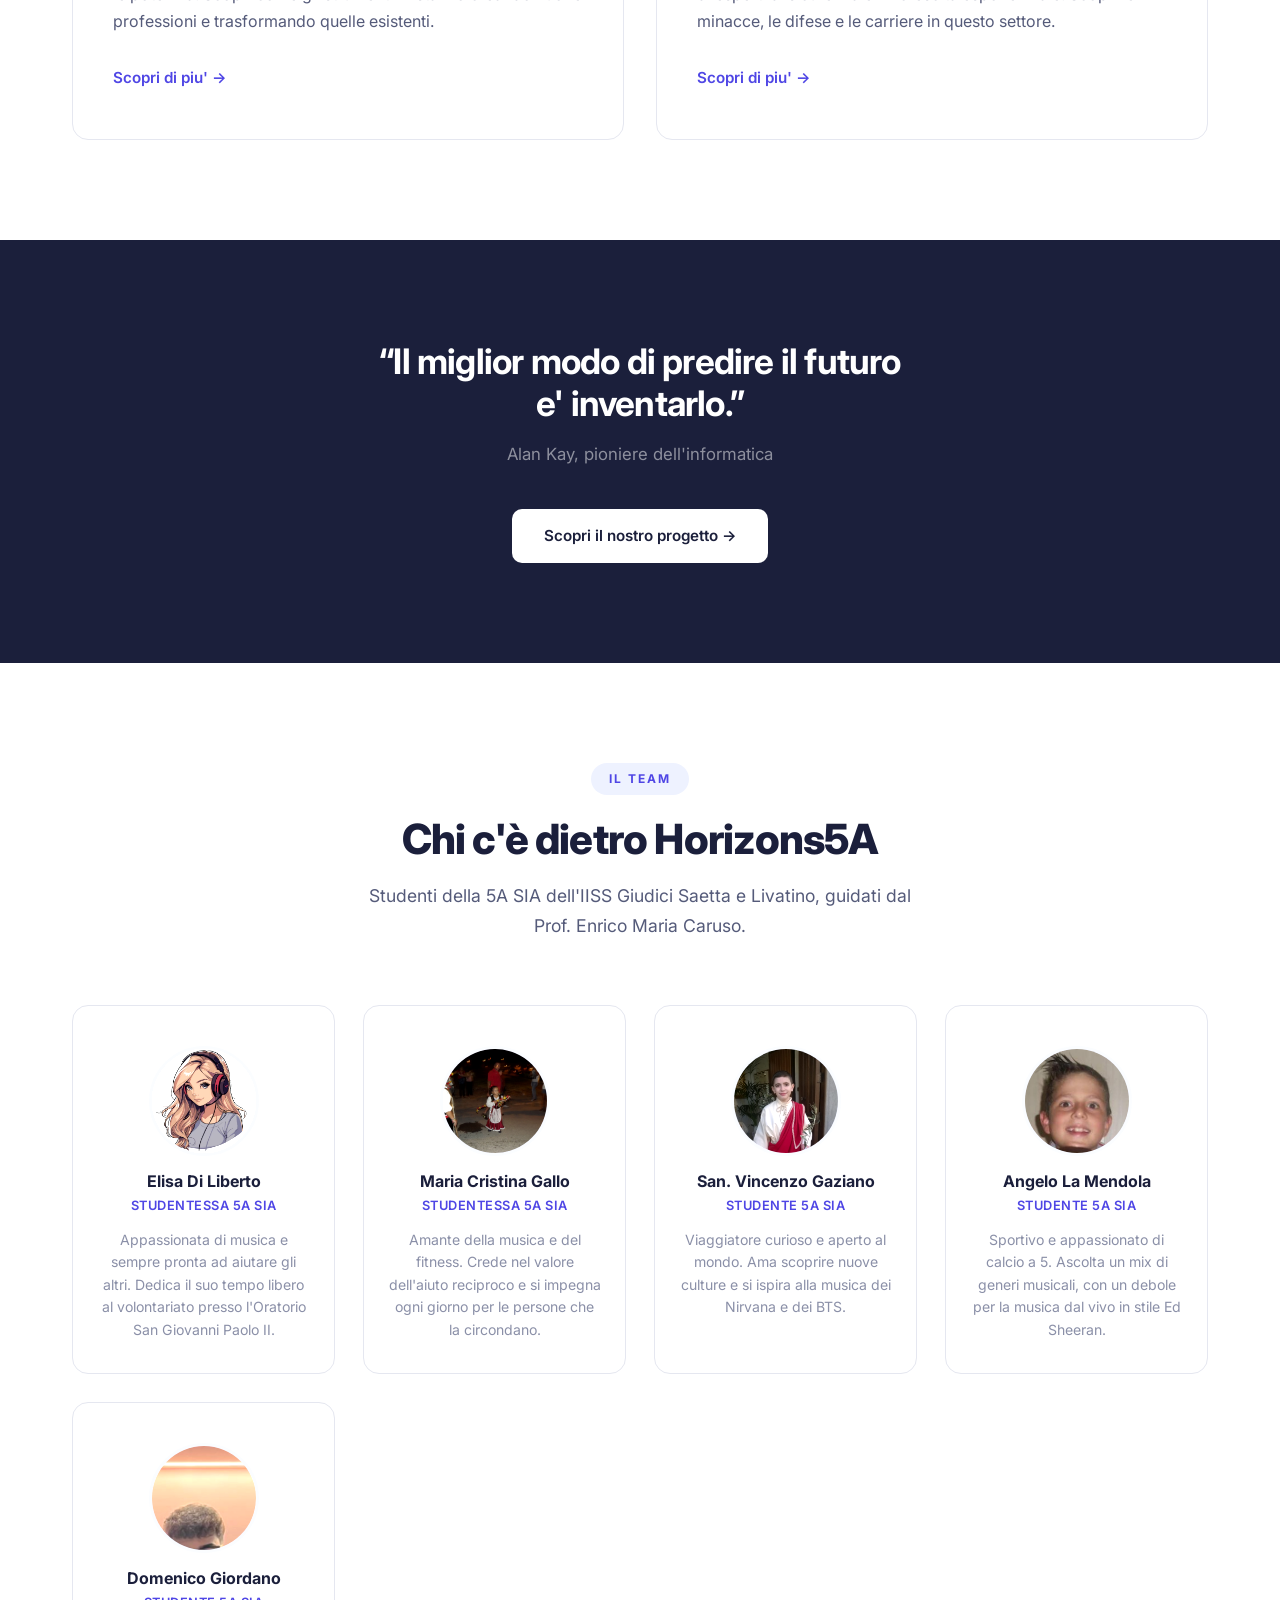
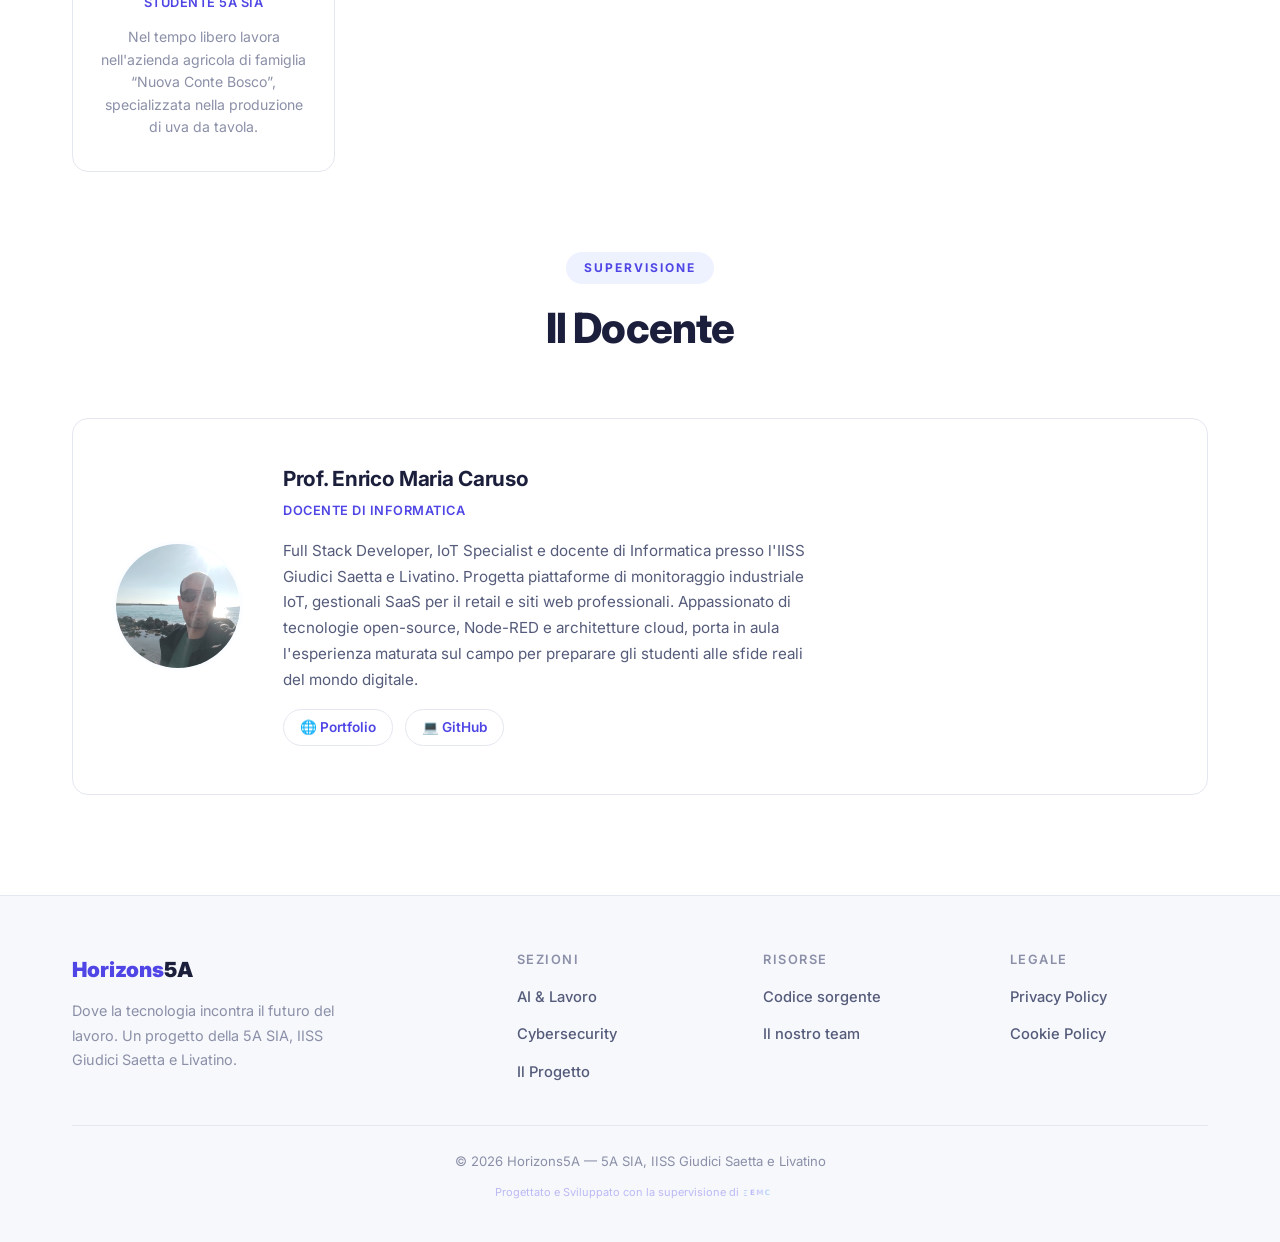
==== commit 8ee4f84c: "Aggiunta voce "Chi siamo" nella navbar Nuovo link "Chi siamo" in tutte le navbar del sito, posiziona" ====
--- a/index.html
+++ b/index.html
@@ -22,6 +22,7 @@
                 <li><a href="index.html">Home</a></li>
                 <li><a href="pages/ai-lavoro.html">AI & Lavoro</a></li>
                 <li><a href="pages/cybersecurity.html">Cybersecurity</a></li>
+                <li><a href="#team">Chi siamo</a></li>
                 <li><a href="pages/il-progetto.html">Il Progetto</a></li>
                 <li><button class="theme-toggle" aria-label="Cambia tema"></button></li>
             </ul>
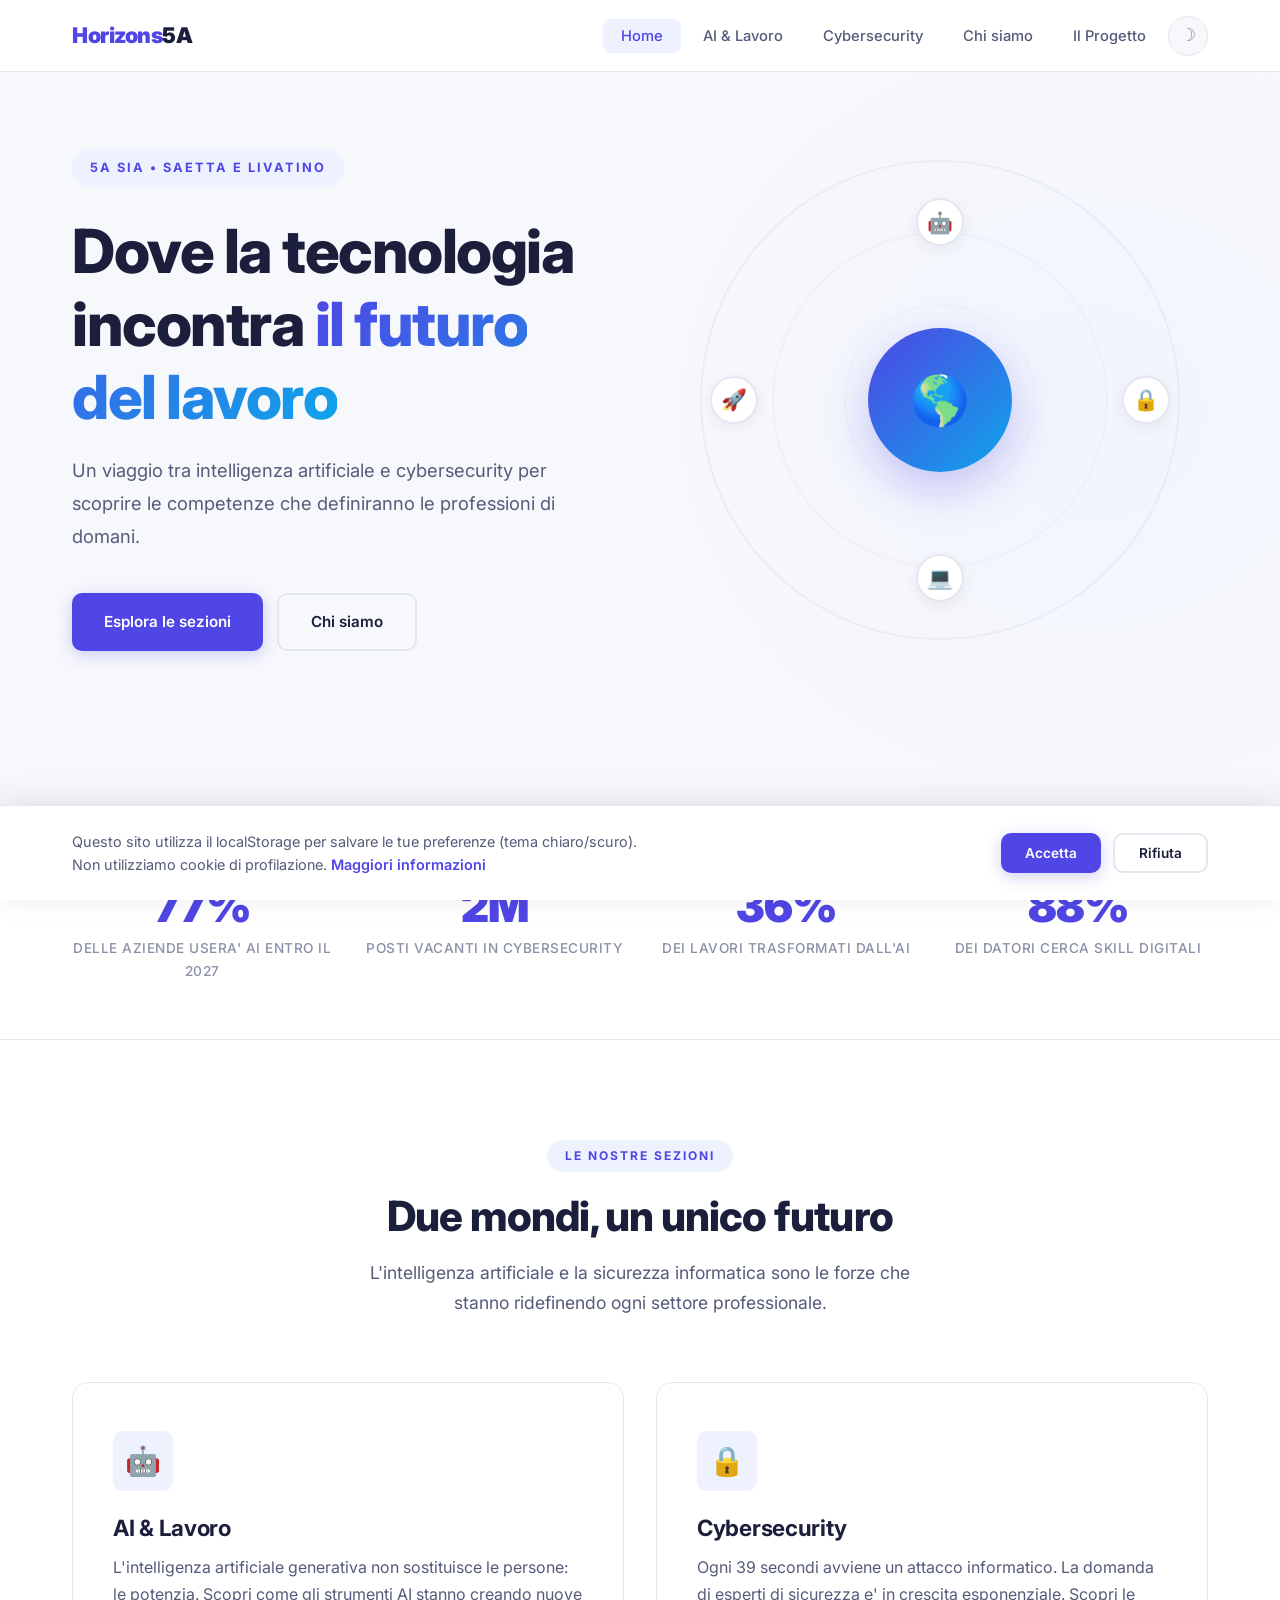
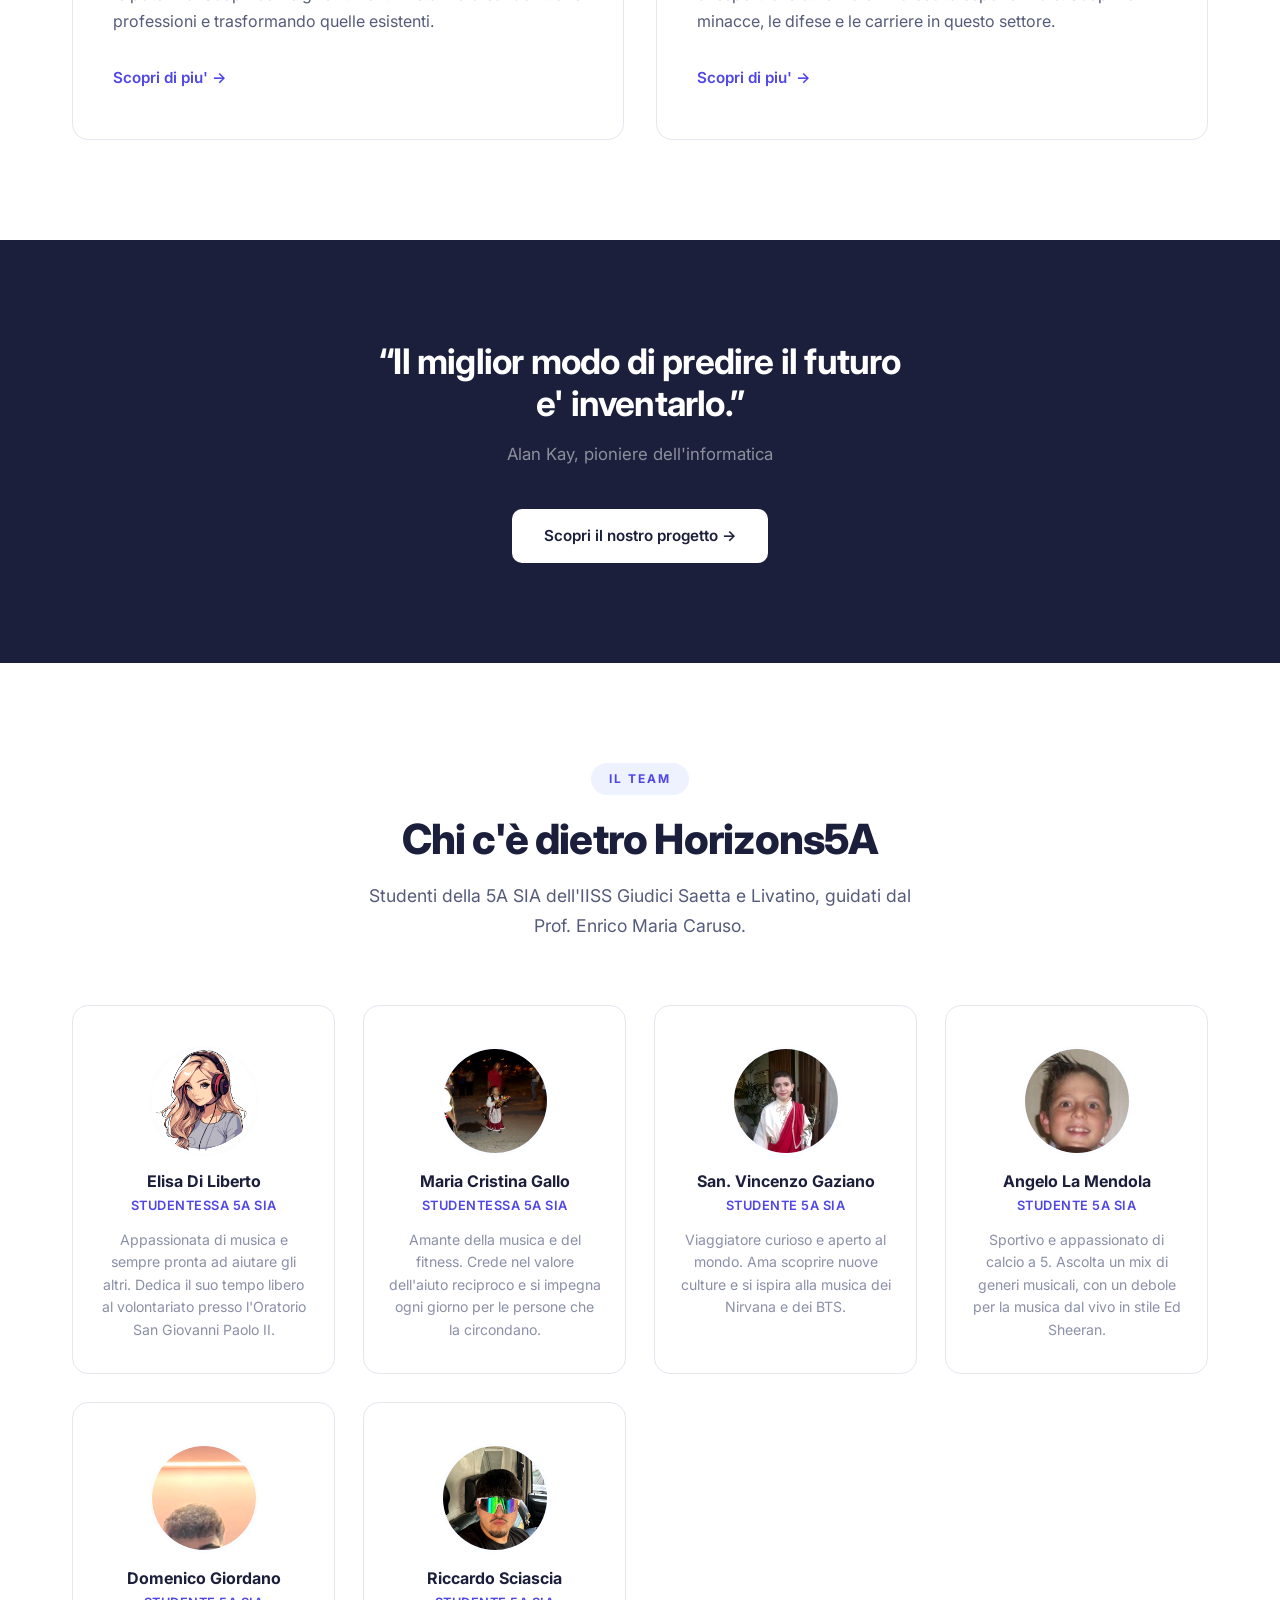
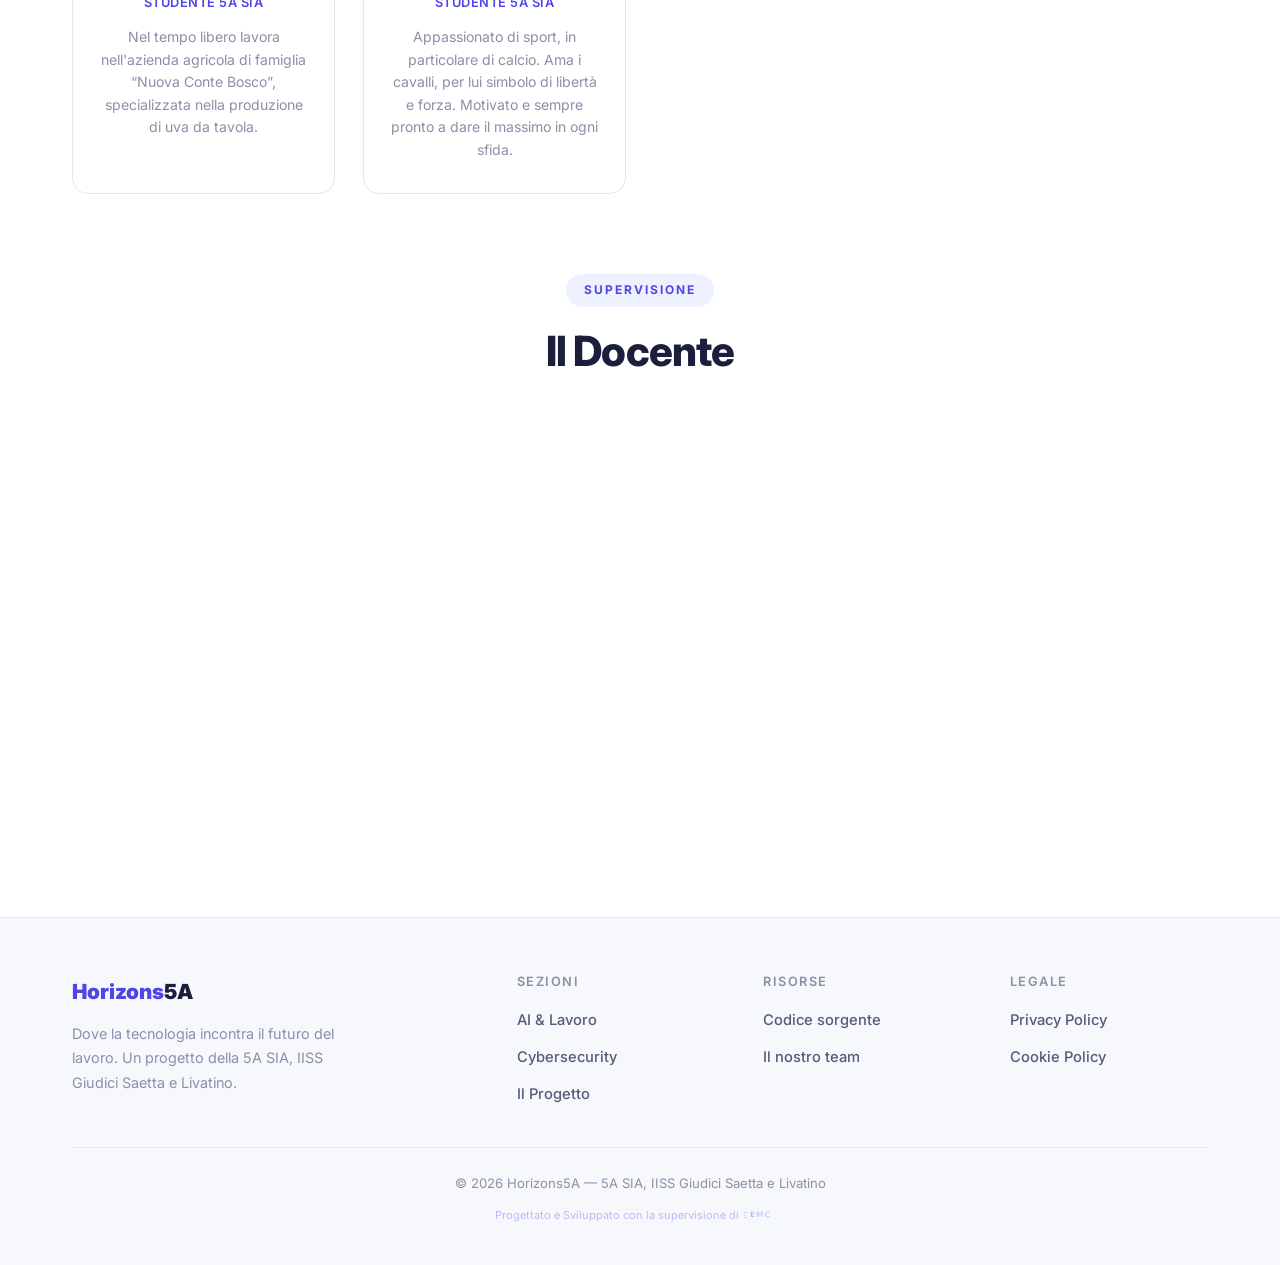
==== commit fc0d10a0: "Aggiunta card studente Riccardo Sciascia Nuovo membro del team nella sezione #team di index.html e i" ====
--- a/index.html
+++ b/index.html
@@ -162,6 +162,12 @@
                     <h4>Domenico Giordano</h4>
                     <p class="team-role">Studente 5A SIA</p>
                     <p class="team-bio">Nel tempo libero lavora nell'azienda agricola di famiglia &ldquo;Nuova Conte Bosco&rdquo;, specializzata nella produzione di uva da tavola.</p>
+                </div>
+                <div class="team-member fade-in fade-in-delay-1">
+                    <img class="team-avatar" src="img/riccardo.jpeg" alt="Riccardo Sciascia" loading="lazy">
+                    <h4>Riccardo Sciascia</h4>
+                    <p class="team-role">Studente 5A SIA</p>
+                    <p class="team-bio">Appassionato di sport, in particolare di calcio. Ama i cavalli, per lui simbolo di libert&agrave; e forza. Motivato e sempre pronto a dare il massimo in ogni sfida.</p>
                 </div>
             </div>
 
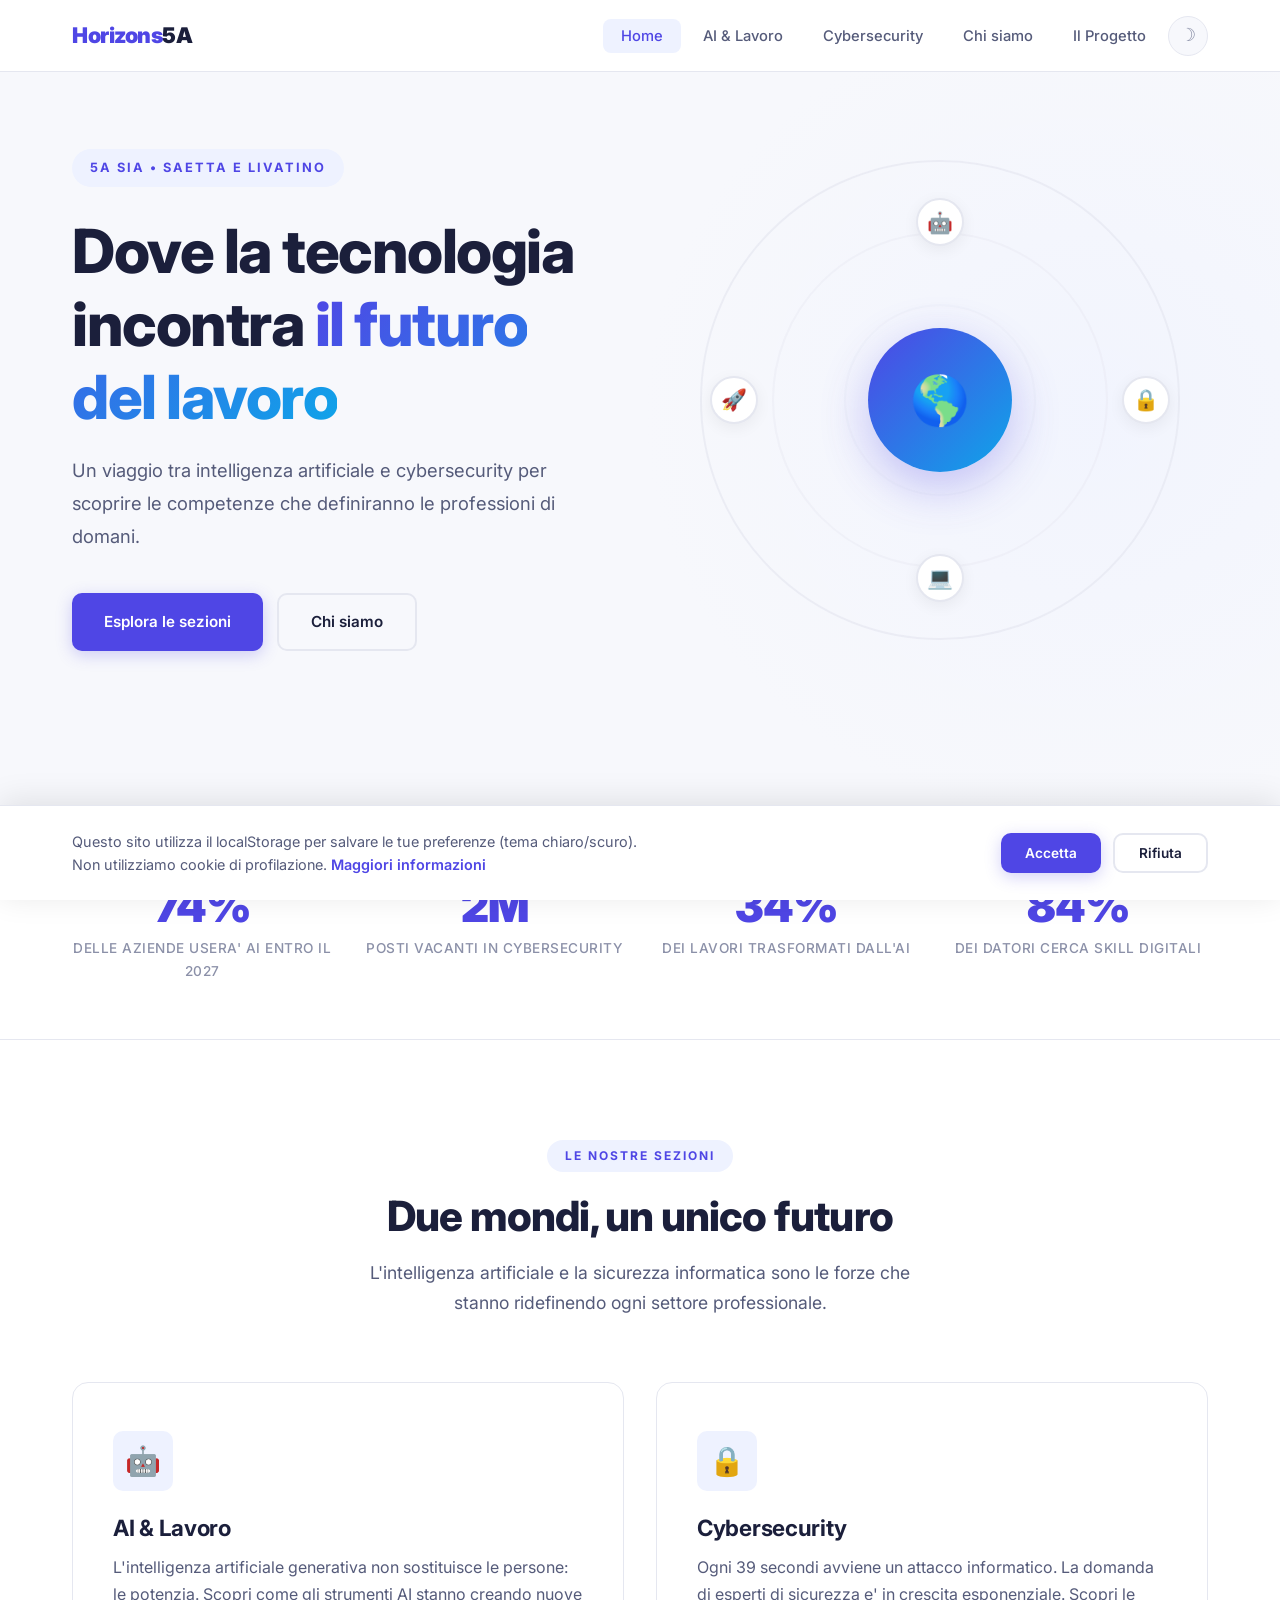
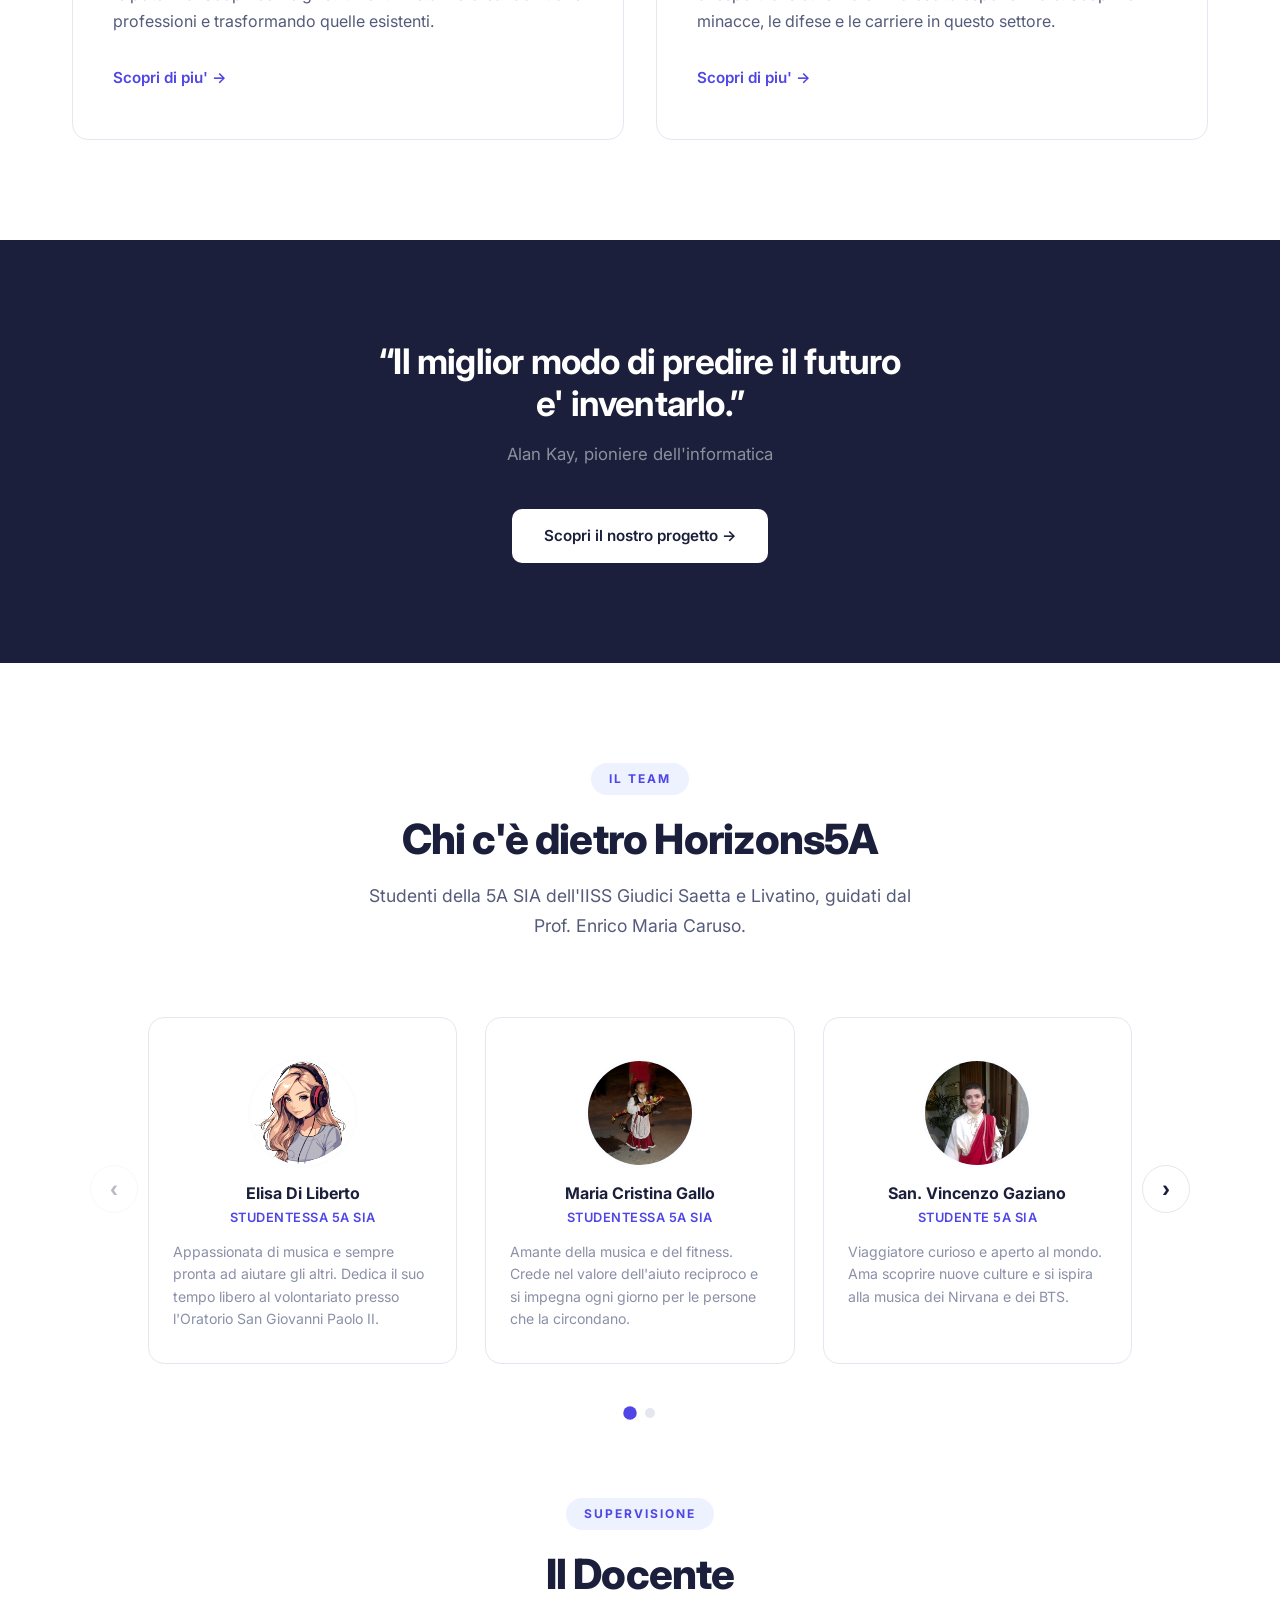
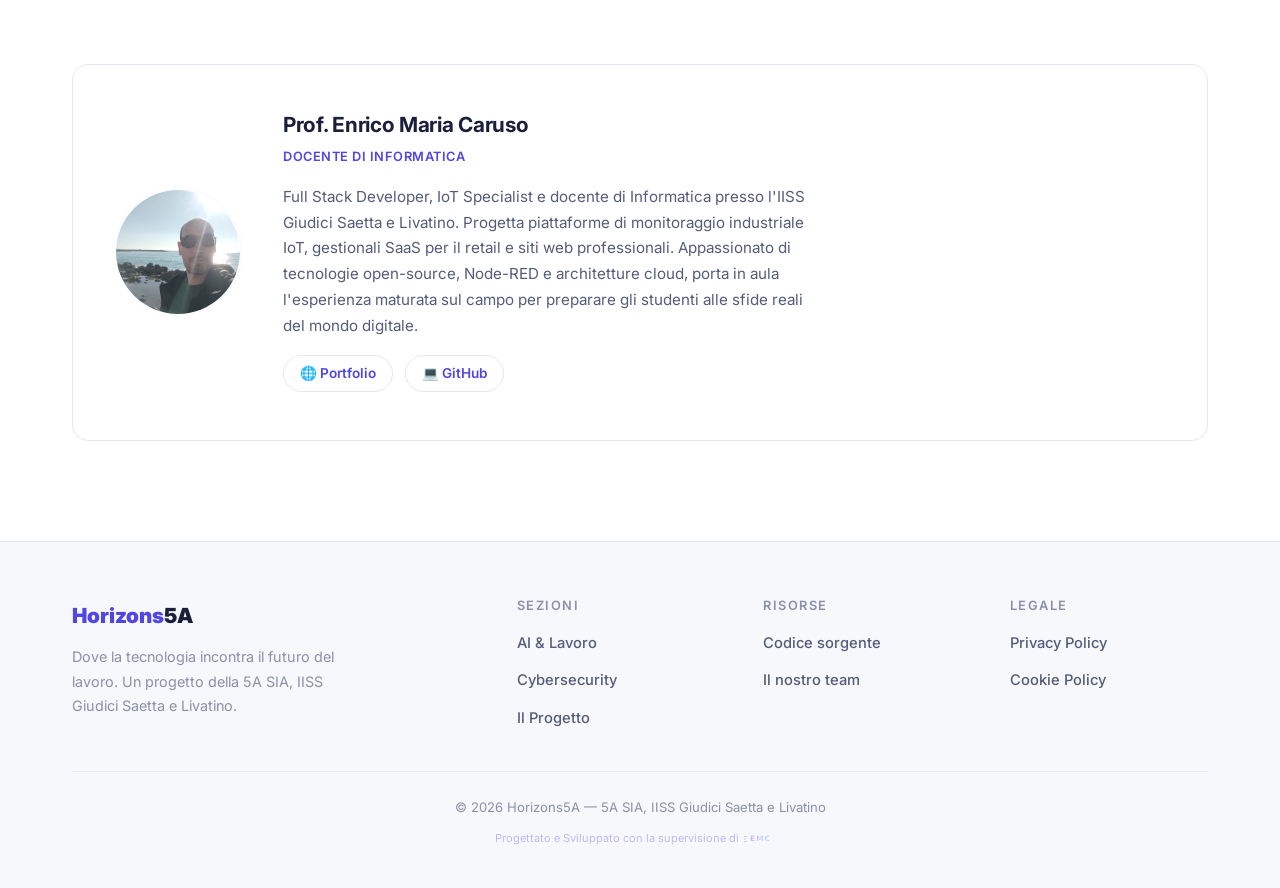
==== commit a5850723: "Carousel per le card team Le card degli studenti sono ora mostrate in un carousel con: - frecce prev" ====
--- a/index.html
+++ b/index.html
@@ -132,43 +132,50 @@
                 <p>Studenti della 5A SIA dell'IISS Giudici Saetta e Livatino, guidati dal Prof. Enrico Maria Caruso.</p>
             </div>
 
-            <div class="team-grid">
-                <div class="team-member fade-in">
-                    <img class="team-avatar" src="img/elisa.jpg" alt="Elisa Di Liberto" loading="lazy">
-                    <h4>Elisa Di Liberto</h4>
-                    <p class="team-role">Studentessa 5A SIA</p>
-                    <p class="team-bio">Appassionata di musica e sempre pronta ad aiutare gli altri. Dedica il suo tempo libero al volontariato presso l'Oratorio San Giovanni Paolo II.</p>
-                </div>
-                <div class="team-member fade-in fade-in-delay-1">
-                    <img class="team-avatar" src="img/cristina.jpg" alt="Maria Cristina Gallo" loading="lazy">
-                    <h4>Maria Cristina Gallo</h4>
-                    <p class="team-role">Studentessa 5A SIA</p>
-                    <p class="team-bio">Amante della musica e del fitness. Crede nel valore dell'aiuto reciproco e si impegna ogni giorno per le persone che la circondano.</p>
-                </div>
-                <div class="team-member fade-in fade-in-delay-2">
-                    <img class="team-avatar" src="img/vincenzo.jpg" alt="San. Vincenzo Gaziano" loading="lazy">
-                    <h4>San. Vincenzo Gaziano</h4>
-                    <p class="team-role">Studente 5A SIA</p>
-                    <p class="team-bio">Viaggiatore curioso e aperto al mondo. Ama scoprire nuove culture e si ispira alla musica dei Nirvana e dei BTS.</p>
-                </div>
-                <div class="team-member fade-in fade-in-delay-1">
-                    <img class="team-avatar" src="img/angelo.jpeg" alt="Angelo La Mendola" loading="lazy">
-                    <h4>Angelo La Mendola</h4>
-                    <p class="team-role">Studente 5A SIA</p>
-                    <p class="team-bio">Sportivo e appassionato di calcio a 5. Ascolta un mix di generi musicali, con un debole per la musica dal vivo in stile Ed Sheeran.</p>
-                </div>
-                <div class="team-member fade-in fade-in-delay-2">
-                    <img class="team-avatar" src="img/domenico.jpg" alt="Domenico Giordano" loading="lazy">
-                    <h4>Domenico Giordano</h4>
-                    <p class="team-role">Studente 5A SIA</p>
-                    <p class="team-bio">Nel tempo libero lavora nell'azienda agricola di famiglia &ldquo;Nuova Conte Bosco&rdquo;, specializzata nella produzione di uva da tavola.</p>
-                </div>
-                <div class="team-member fade-in fade-in-delay-1">
-                    <img class="team-avatar" src="img/riccardo.jpeg" alt="Riccardo Sciascia" loading="lazy">
-                    <h4>Riccardo Sciascia</h4>
-                    <p class="team-role">Studente 5A SIA</p>
-                    <p class="team-bio">Appassionato di sport, in particolare di calcio. Ama i cavalli, per lui simbolo di libert&agrave; e forza. Motivato e sempre pronto a dare il massimo in ogni sfida.</p>
-                </div>
+            <div class="team-carousel fade-in" data-carousel>
+                <button class="team-carousel-btn team-carousel-prev" type="button" aria-label="Precedente">&#8249;</button>
+                <button class="team-carousel-btn team-carousel-next" type="button" aria-label="Successivo">&#8250;</button>
+                <div class="team-carousel-viewport">
+                    <div class="team-carousel-track">
+                        <div class="team-member">
+                            <img class="team-avatar" src="img/elisa.jpg" alt="Elisa Di Liberto" loading="lazy">
+                            <h4>Elisa Di Liberto</h4>
+                            <p class="team-role">Studentessa 5A SIA</p>
+                            <p class="team-bio">Appassionata di musica e sempre pronta ad aiutare gli altri. Dedica il suo tempo libero al volontariato presso l'Oratorio San Giovanni Paolo II.</p>
+                        </div>
+                        <div class="team-member">
+                            <img class="team-avatar" src="img/cristina.jpg" alt="Maria Cristina Gallo" loading="lazy">
+                            <h4>Maria Cristina Gallo</h4>
+                            <p class="team-role">Studentessa 5A SIA</p>
+                            <p class="team-bio">Amante della musica e del fitness. Crede nel valore dell'aiuto reciproco e si impegna ogni giorno per le persone che la circondano.</p>
+                        </div>
+                        <div class="team-member">
+                            <img class="team-avatar" src="img/vincenzo.jpg" alt="San. Vincenzo Gaziano" loading="lazy">
+                            <h4>San. Vincenzo Gaziano</h4>
+                            <p class="team-role">Studente 5A SIA</p>
+                            <p class="team-bio">Viaggiatore curioso e aperto al mondo. Ama scoprire nuove culture e si ispira alla musica dei Nirvana e dei BTS.</p>
+                        </div>
+                        <div class="team-member">
+                            <img class="team-avatar" src="img/angelo.jpeg" alt="Angelo La Mendola" loading="lazy">
+                            <h4>Angelo La Mendola</h4>
+                            <p class="team-role">Studente 5A SIA</p>
+                            <p class="team-bio">Sportivo e appassionato di calcio a 5. Ascolta un mix di generi musicali, con un debole per la musica dal vivo in stile Ed Sheeran.</p>
+                        </div>
+                        <div class="team-member">
+                            <img class="team-avatar" src="img/domenico.jpg" alt="Domenico Giordano" loading="lazy">
+                            <h4>Domenico Giordano</h4>
+                            <p class="team-role">Studente 5A SIA</p>
+                            <p class="team-bio">Nel tempo libero lavora nell'azienda agricola di famiglia &ldquo;Nuova Conte Bosco&rdquo;, specializzata nella produzione di uva da tavola.</p>
+                        </div>
+                        <div class="team-member">
+                            <img class="team-avatar" src="img/riccardo.jpeg" alt="Riccardo Sciascia" loading="lazy">
+                            <h4>Riccardo Sciascia</h4>
+                            <p class="team-role">Studente 5A SIA</p>
+                            <p class="team-bio">Appassionato di sport, in particolare di calcio. Ama i cavalli, per lui simbolo di libert&agrave; e forza. Motivato e sempre pronto a dare il massimo in ogni sfida.</p>
+                        </div>
+                    </div>
+                </div>
+                <div class="team-carousel-dots" aria-label="Paginazione team"></div>
             </div>
 
             <div class="section-header fade-in" style="margin-top: 80px;">
--- a/css/style.css
+++ b/css/style.css
@@ -1127,3 +1127,123 @@
         grid-template-columns: 1fr;
     }
 }
+
+/* ============================================================
+   Team Carousel
+   ============================================================ */
+.team-carousel {
+    position: relative;
+    max-width: 1100px;
+    margin: 0 auto;
+    padding: 0 56px;
+}
+
+.team-carousel-viewport {
+    overflow: hidden;
+    padding: 12px 2px 20px;
+}
+
+.team-carousel-track {
+    display: flex;
+    gap: 28px;
+    transition: transform 0.55s cubic-bezier(0.25, 0.8, 0.25, 1);
+    will-change: transform;
+}
+
+.team-carousel-track .team-member {
+    flex: 0 0 calc((100% - 56px) / 3);
+    min-width: 0;
+}
+
+.team-carousel-btn {
+    position: absolute;
+    top: calc(50% - 22px);
+    transform: translateY(-50%);
+    width: 48px;
+    height: 48px;
+    border-radius: 50%;
+    border: 1px solid var(--border);
+    background: var(--bg-card);
+    color: var(--text-primary);
+    font-size: 1.5rem;
+    font-weight: 600;
+    line-height: 1;
+    cursor: pointer;
+    z-index: 5;
+    display: flex;
+    align-items: center;
+    justify-content: center;
+    transition: all 0.25s ease;
+    box-shadow: var(--shadow-md);
+    padding: 0;
+}
+
+.team-carousel-btn:hover:not(:disabled) {
+    background: var(--accent);
+    color: #fff;
+    border-color: var(--accent);
+    transform: translateY(-50%) scale(1.05);
+}
+
+.team-carousel-btn:disabled {
+    opacity: 0.3;
+    cursor: default;
+}
+
+.team-carousel-prev {
+    left: 0;
+}
+
+.team-carousel-next {
+    right: 0;
+}
+
+.team-carousel-dots {
+    display: flex;
+    justify-content: center;
+    gap: 10px;
+    margin-top: 24px;
+}
+
+.team-carousel-dot {
+    width: 10px;
+    height: 10px;
+    border-radius: 50%;
+    border: none;
+    background: var(--border);
+    cursor: pointer;
+    transition: all 0.25s ease;
+    padding: 0;
+}
+
+.team-carousel-dot:hover {
+    background: var(--text-muted);
+}
+
+.team-carousel-dot.active {
+    background: var(--accent);
+    transform: scale(1.35);
+}
+
+@media (max-width: 968px) {
+    .team-carousel {
+        padding: 0 48px;
+    }
+    .team-carousel-track .team-member {
+        flex: 0 0 calc((100% - 28px) / 2);
+    }
+}
+
+@media (max-width: 640px) {
+    .team-carousel {
+        padding: 0 44px;
+    }
+    .team-carousel-track .team-member {
+        flex: 0 0 100%;
+    }
+    .team-carousel-btn {
+        width: 40px;
+        height: 40px;
+        font-size: 1.3rem;
+    }
+}
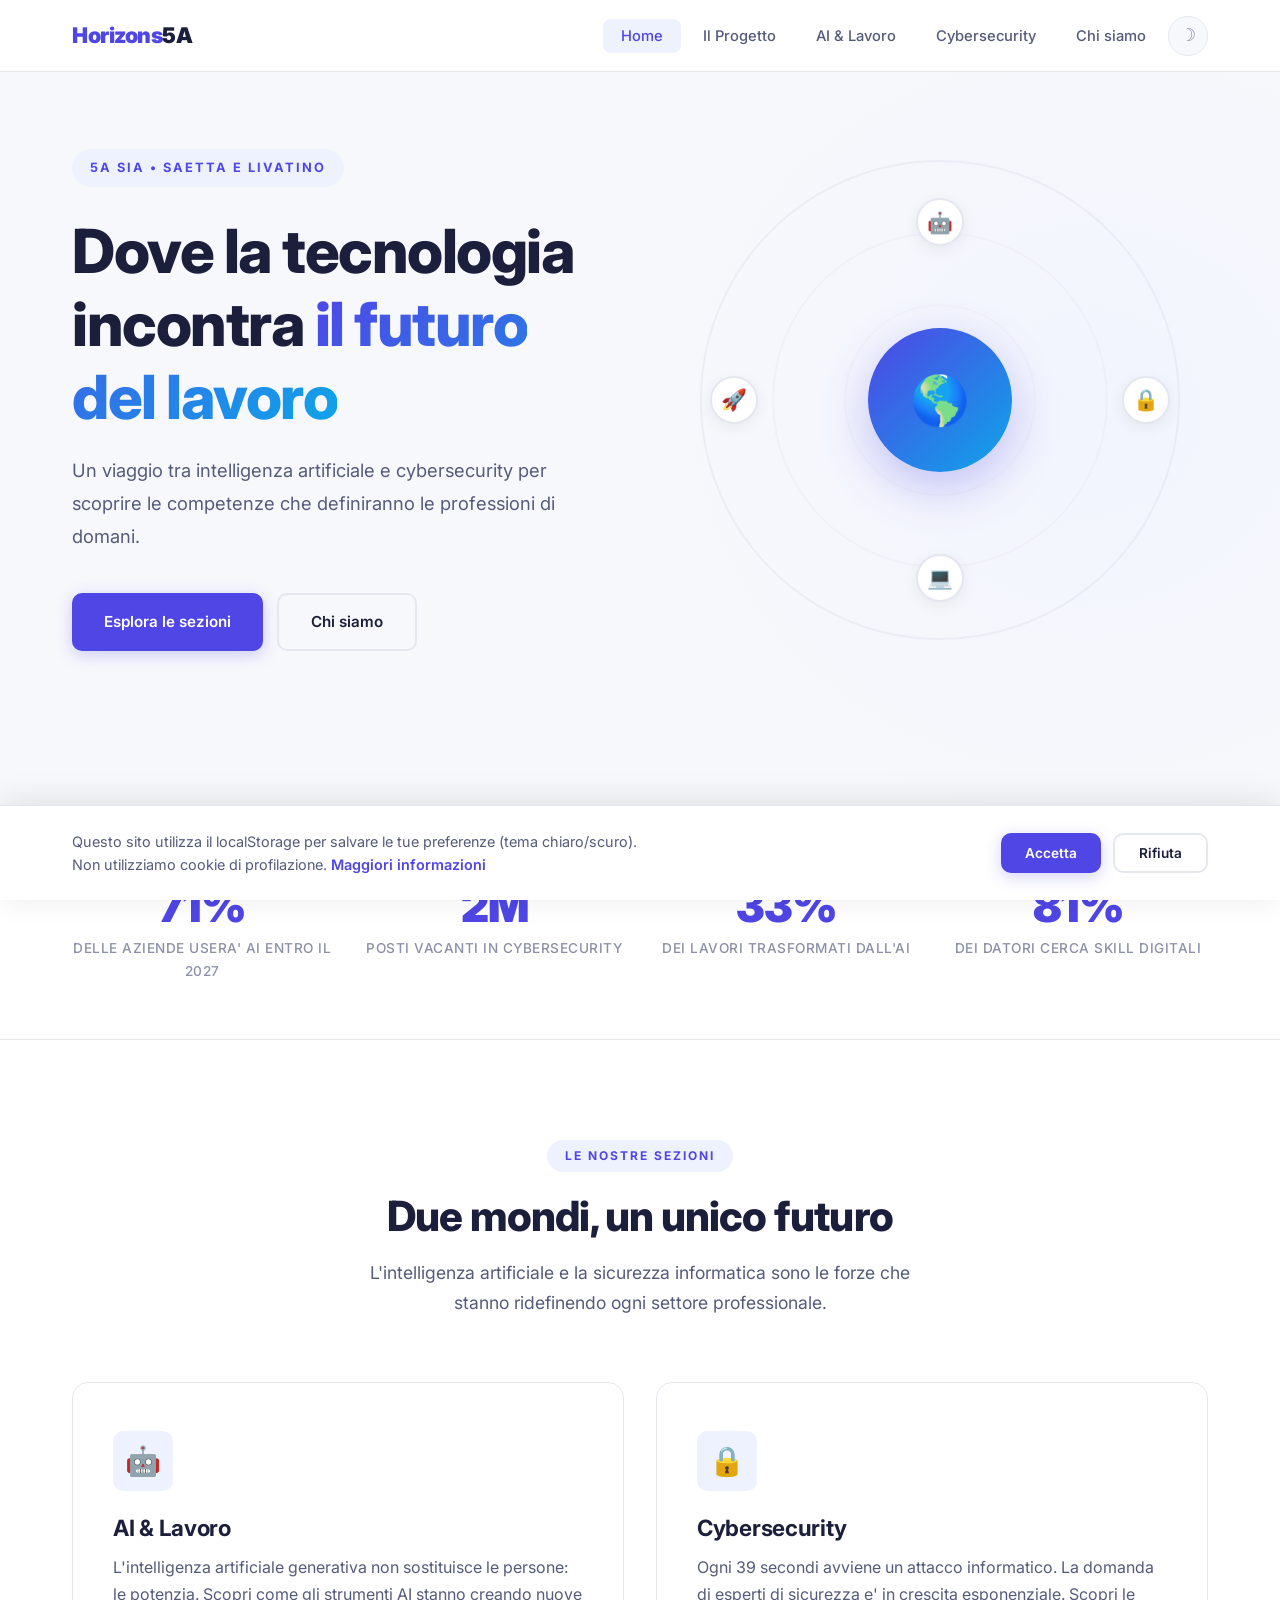
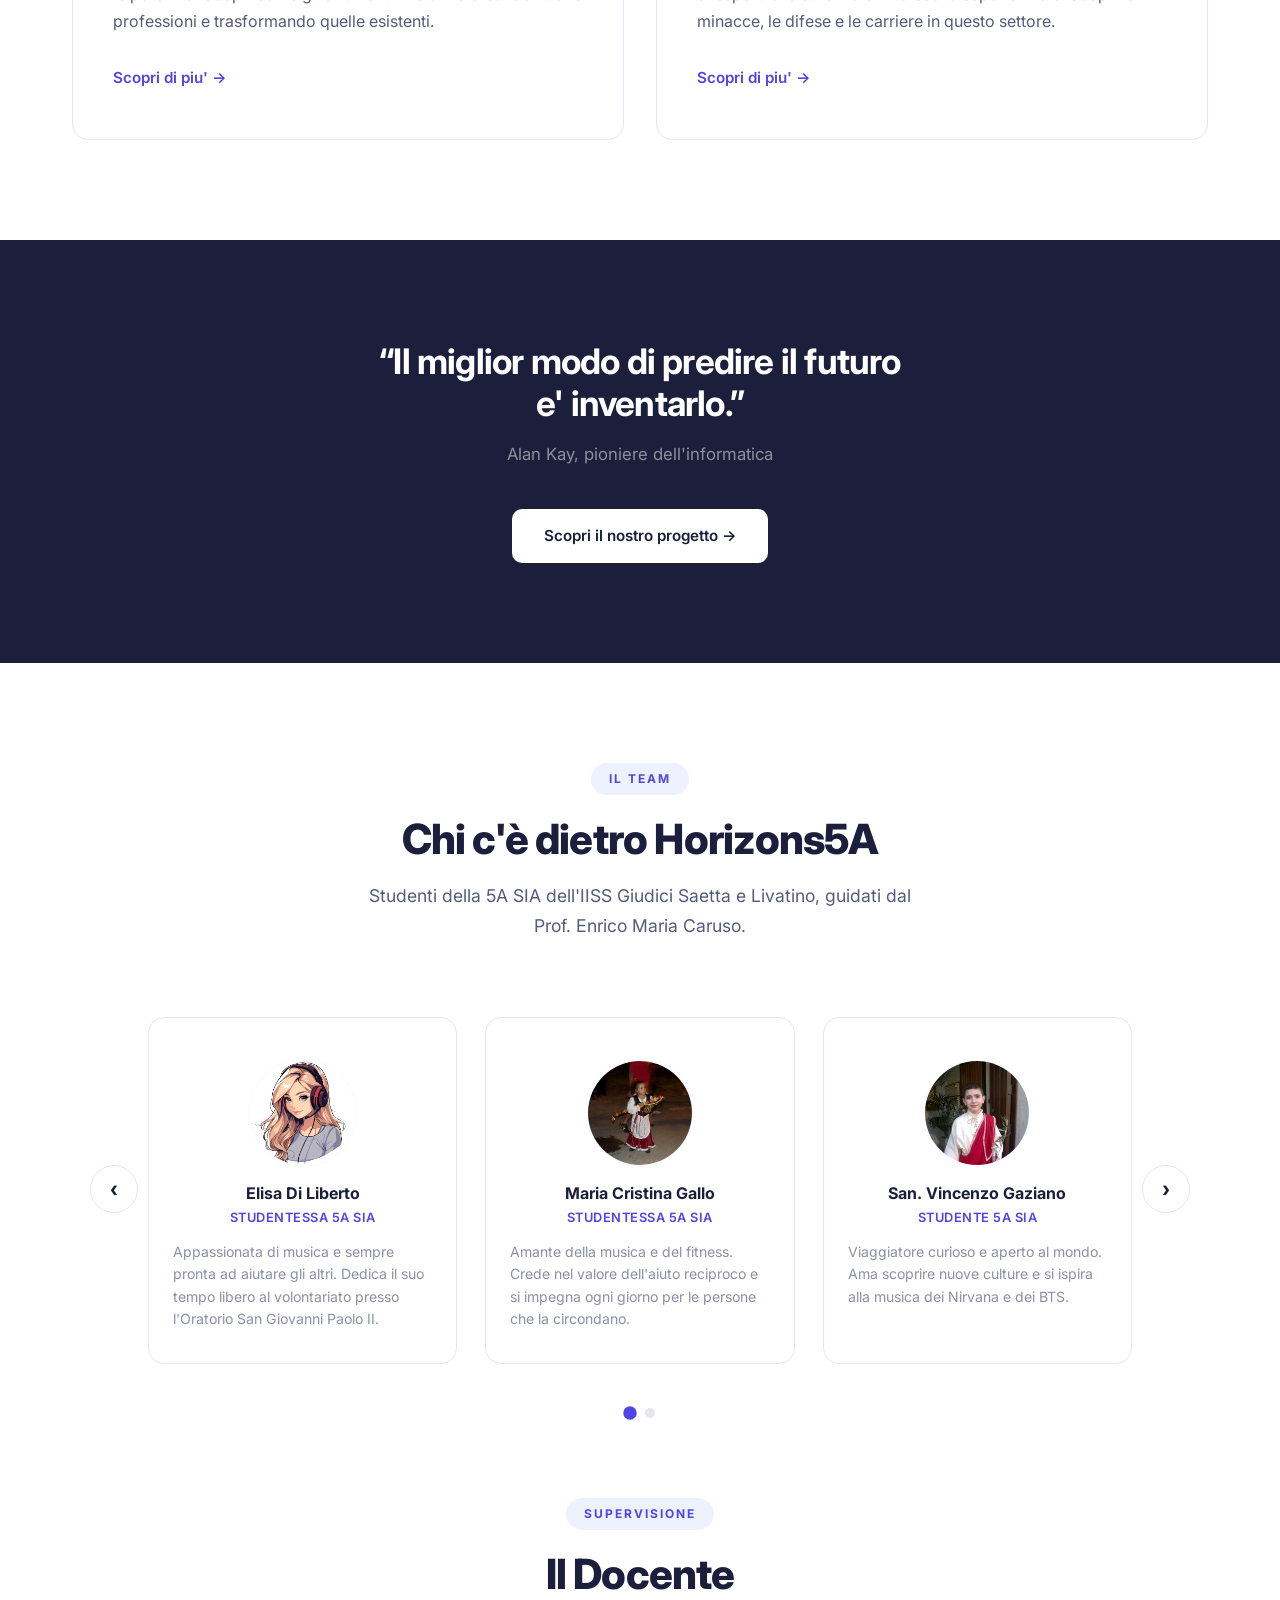
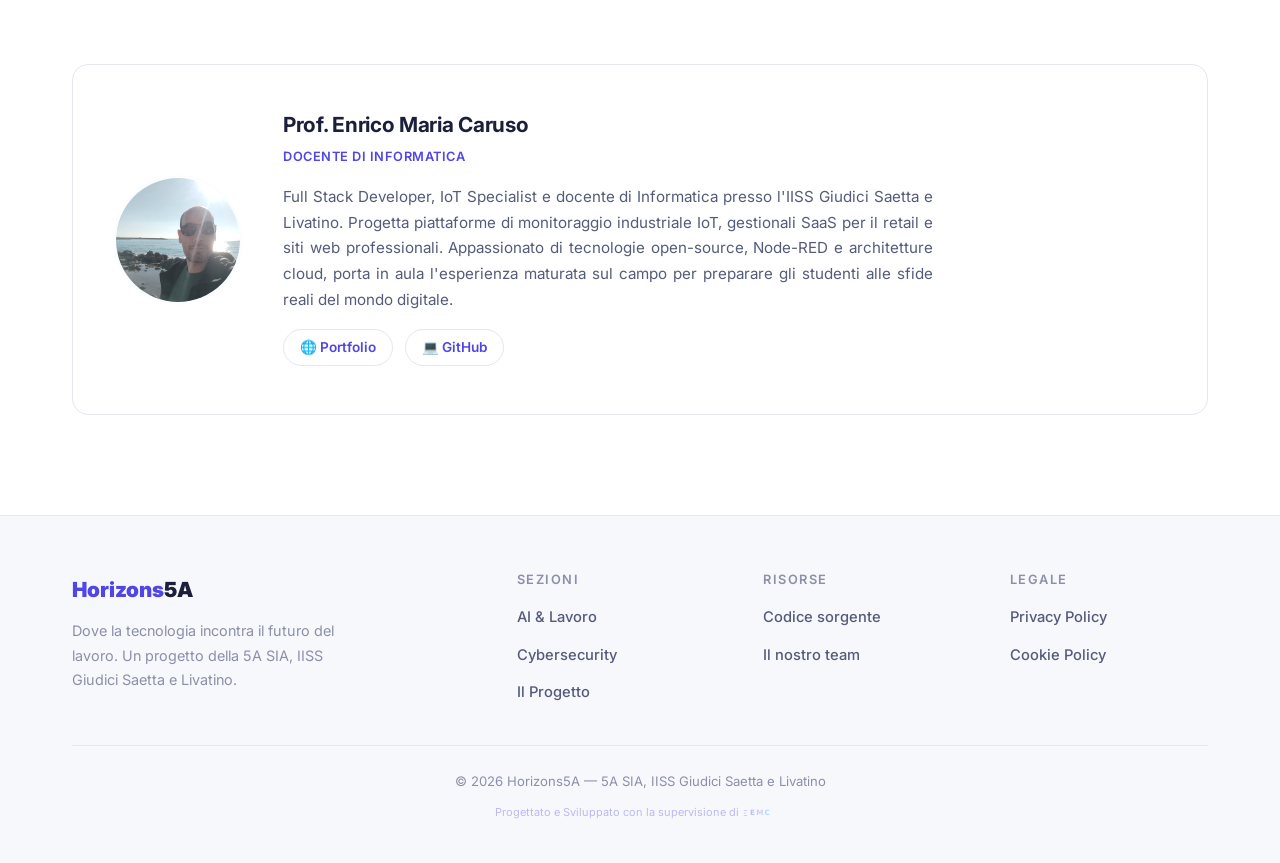
==== commit 5b2ede6d: "Sposta "Il Progetto" subito dopo "Home" nella navbar Nuovo ordine: Home, Il Progetto, AI & Lavoro, C" ====
--- a/index.html
+++ b/index.html
@@ -20,10 +20,10 @@
             <a href="index.html" class="nav-brand"><span>Horizons</span>5A</a>
             <ul class="nav-links">
                 <li><a href="index.html">Home</a></li>
+                <li><a href="pages/il-progetto.html">Il Progetto</a></li>
                 <li><a href="pages/ai-lavoro.html">AI & Lavoro</a></li>
                 <li><a href="pages/cybersecurity.html">Cybersecurity</a></li>
                 <li><a href="#team">Chi siamo</a></li>
-                <li><a href="pages/il-progetto.html">Il Progetto</a></li>
                 <li><button class="theme-toggle" aria-label="Cambia tema"></button></li>
             </ul>
             <button class="nav-hamburger" aria-label="Menu">
--- a/css/style.css
+++ b/css/style.css
@@ -757,6 +757,8 @@
 
 .supervisor-info {
     text-align: left;
+    flex: 1;
+    min-width: 0;
 }
 
 .supervisor-info h3 {
@@ -778,7 +780,9 @@
     font-size: 0.95rem;
     color: var(--text-secondary);
     line-height: 1.7;
-    max-width: 540px;
+    text-align: justify;
+    hyphens: auto;
+    -webkit-hyphens: auto;
 }
 
 .supervisor-links {
@@ -1125,6 +1129,94 @@
 
     .team-grid {
         grid-template-columns: 1fr;
+    }
+}
+
+/* ============================================================
+   Teacher Message
+   ============================================================ */
+.teacher-message {
+    max-width: 820px;
+    margin: 0 auto;
+    background: var(--bg-card);
+    border: 1px solid var(--border);
+    border-radius: var(--radius);
+    padding: 56px 56px 40px;
+    position: relative;
+    box-shadow: var(--shadow-md);
+}
+
+.teacher-message::before {
+    content: '\201C';
+    position: absolute;
+    top: -12px;
+    left: 32px;
+    font-size: 7rem;
+    line-height: 1;
+    font-family: Georgia, 'Times New Roman', serif;
+    background: var(--gradient);
+    -webkit-background-clip: text;
+    background-clip: text;
+    -webkit-text-fill-color: transparent;
+    font-weight: 700;
+    pointer-events: none;
+}
+
+.teacher-message p {
+    font-size: 1.05rem;
+    line-height: 1.8;
+    color: var(--text-secondary);
+    margin-bottom: 18px;
+}
+
+.teacher-message p:last-of-type {
+    margin-bottom: 32px;
+}
+
+.teacher-message-signature {
+    display: flex;
+    align-items: center;
+    gap: 16px;
+    padding-top: 24px;
+    border-top: 1px solid var(--border);
+}
+
+.teacher-message-signature img {
+    width: 56px;
+    height: 56px;
+    border-radius: 50%;
+    object-fit: cover;
+    object-position: center top;
+    border: 2px solid var(--border);
+    flex-shrink: 0;
+}
+
+.teacher-message-signature .sig-name {
+    font-weight: 700;
+    color: var(--text-primary);
+    font-size: 1rem;
+}
+
+.teacher-message-signature .sig-role {
+    font-size: 0.82rem;
+    color: var(--accent);
+    font-weight: 600;
+    text-transform: uppercase;
+    letter-spacing: 0.5px;
+    margin-top: 2px;
+}
+
+@media (max-width: 640px) {
+    .teacher-message {
+        padding: 48px 28px 32px;
+    }
+    .teacher-message::before {
+        font-size: 5rem;
+        left: 20px;
+    }
+    .teacher-message p {
+        font-size: 0.98rem;
+        line-height: 1.75;
     }
 }
 
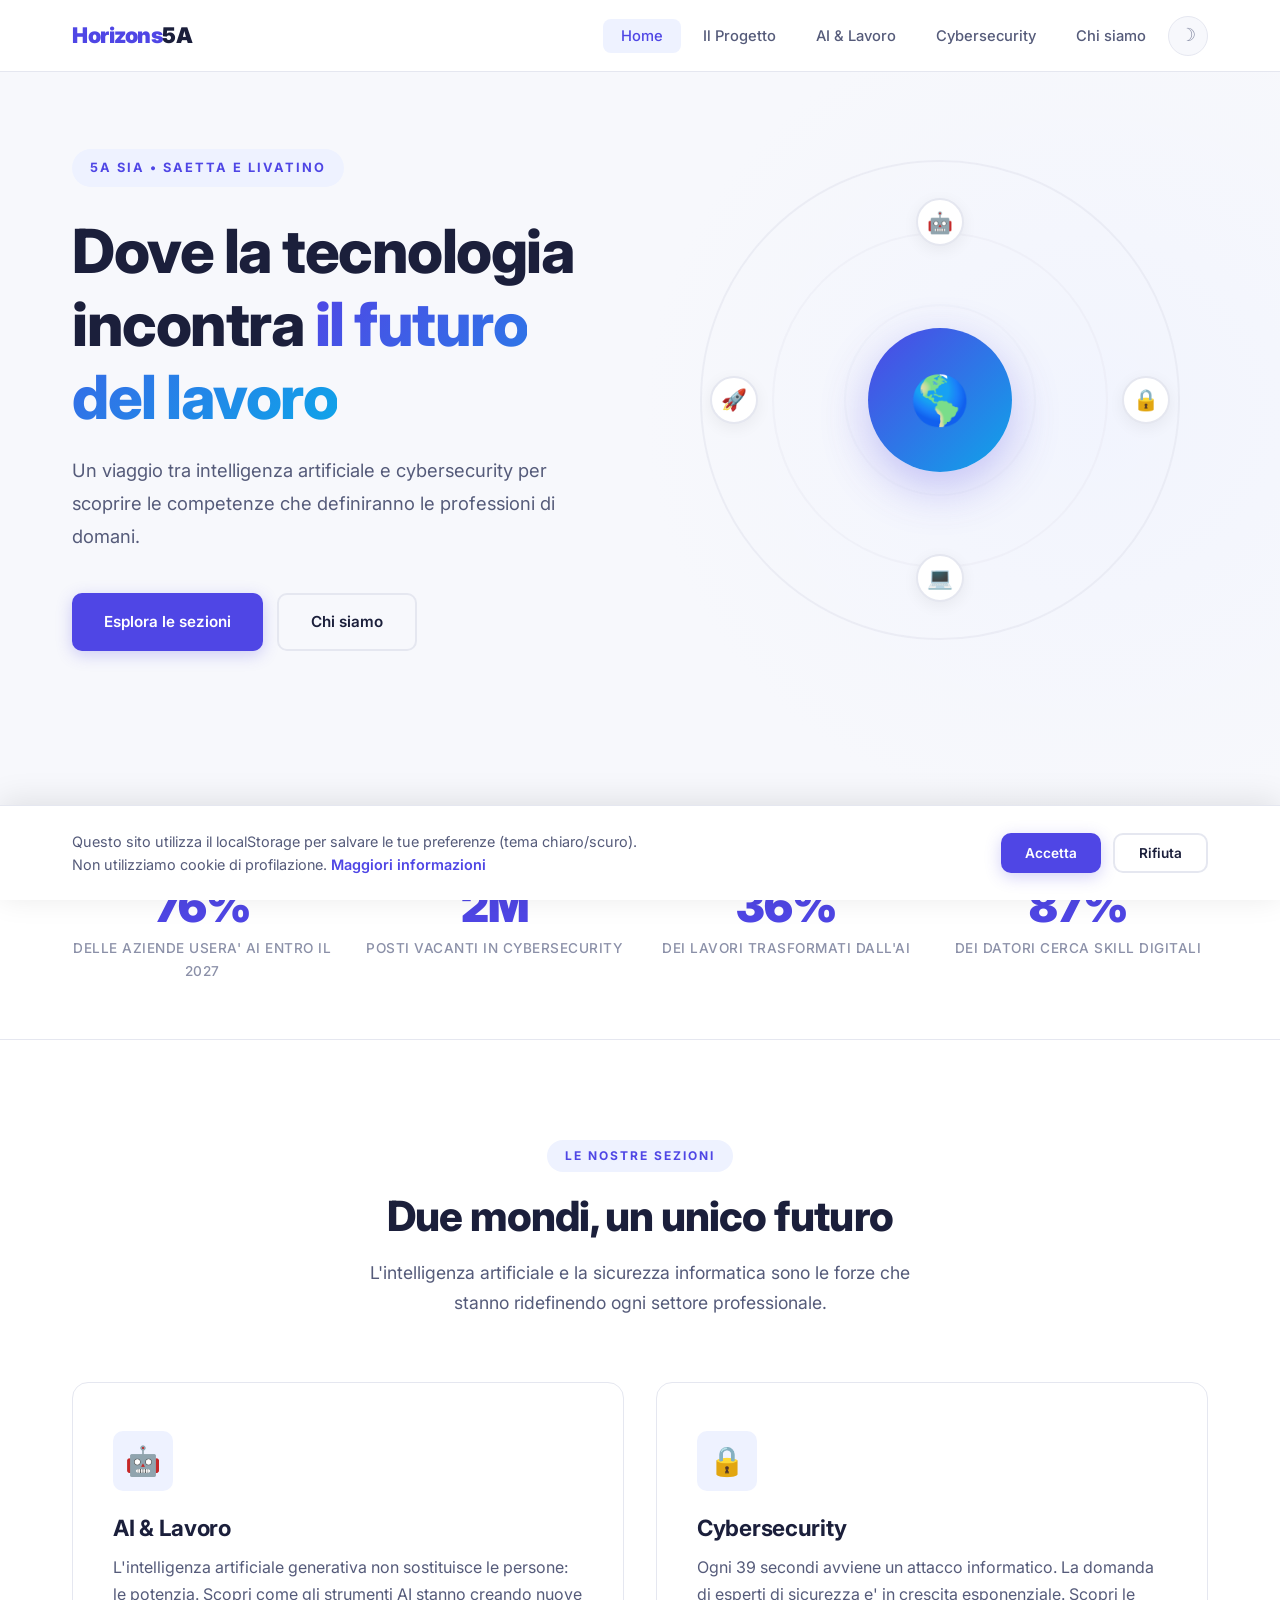
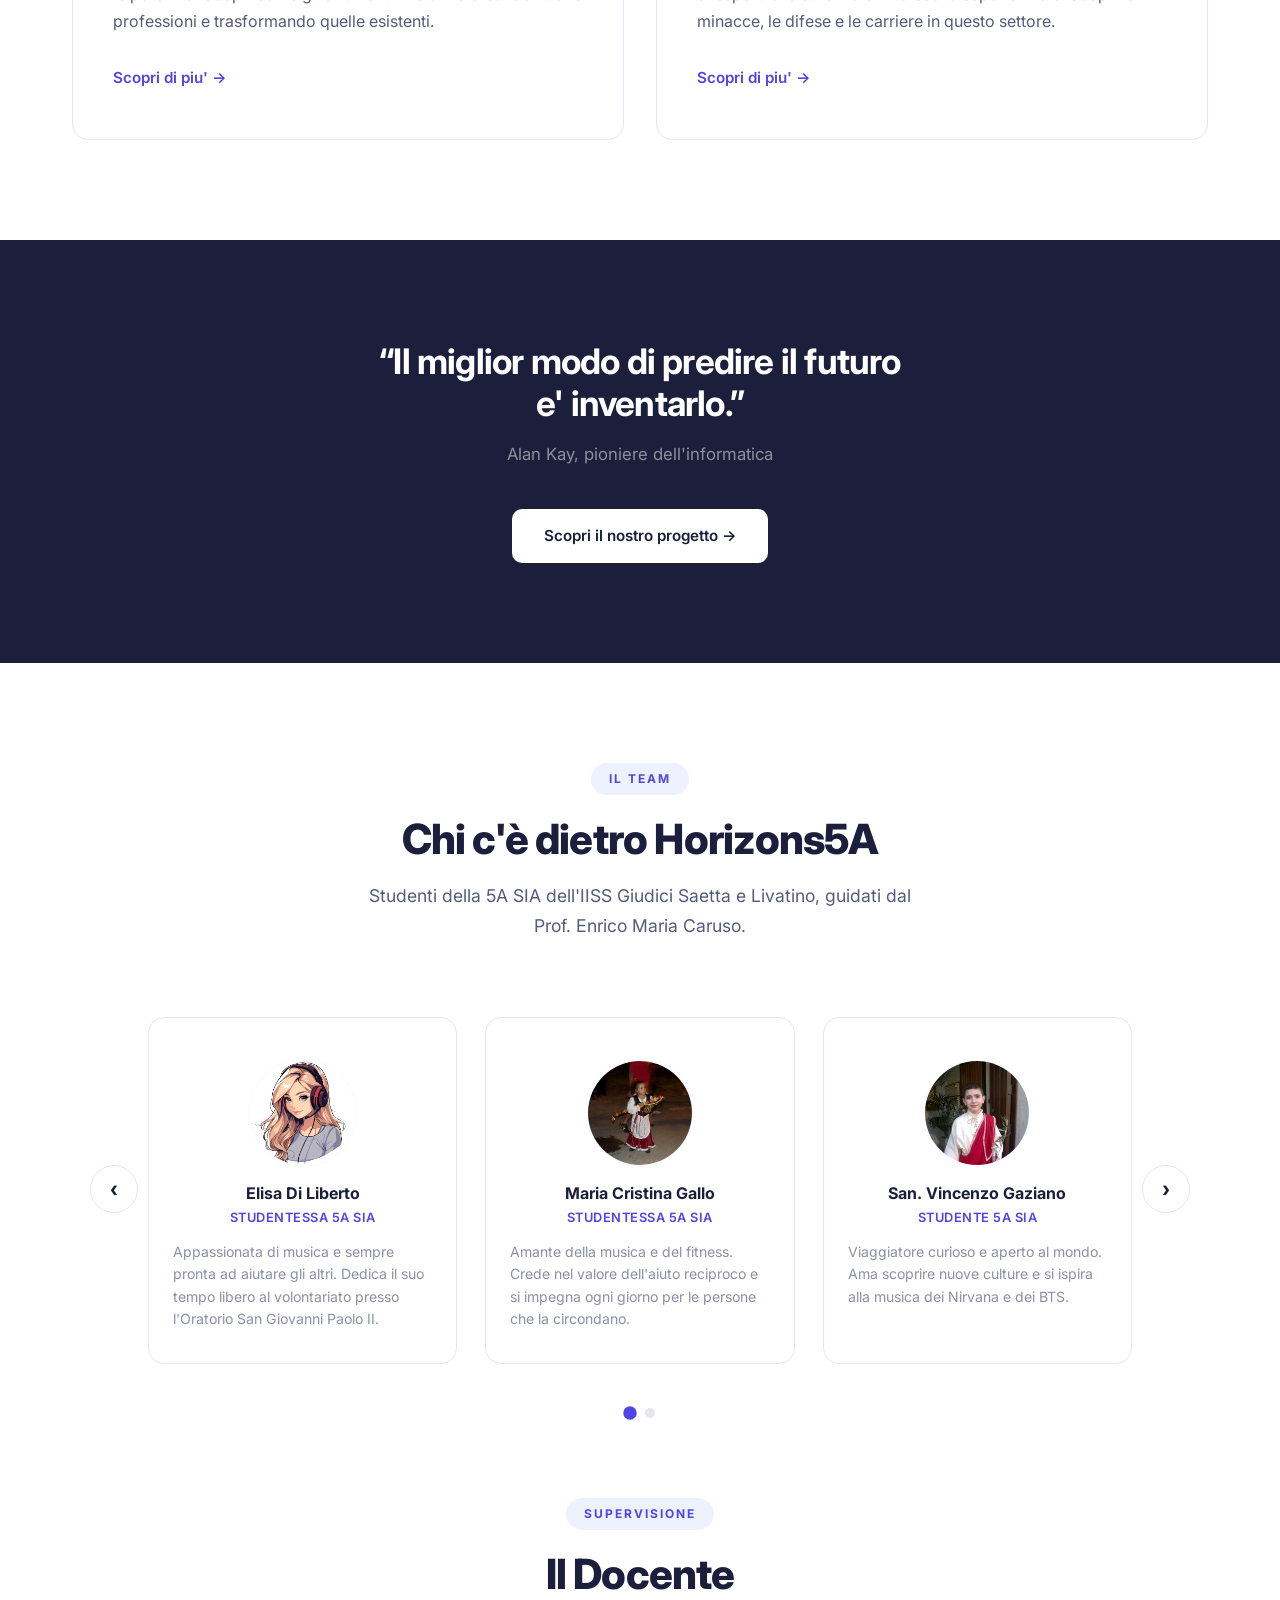
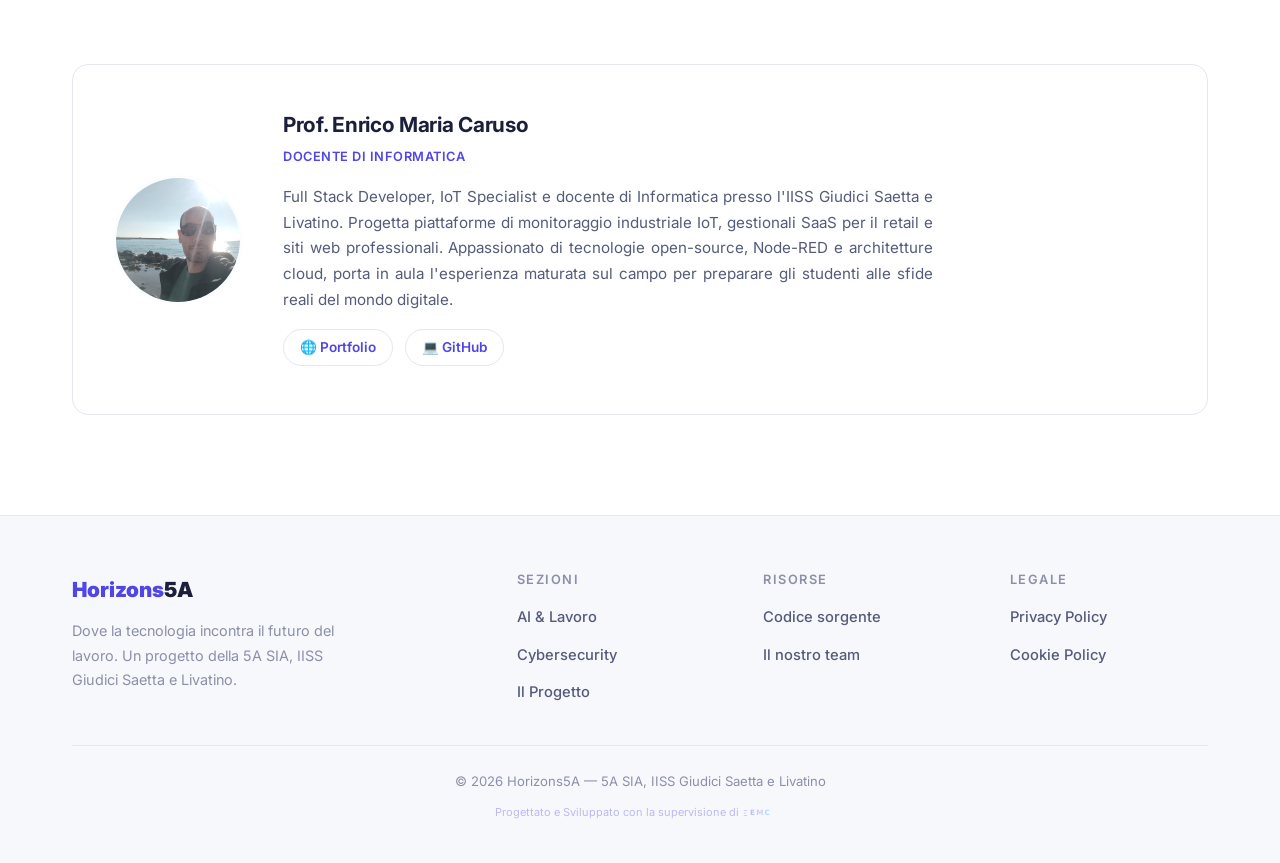
==== commit 67fe8c11: "Fix footer: link "Il nostro team" punta a index.html#team Prima puntava erroneamente a il-progetto.h" ====
--- a/index.html
+++ b/index.html
@@ -218,7 +218,7 @@
                     <h4>Risorse</h4>
                     <ul>
                         <li><a href="https://github.com/EnRiX84/horizons5a" target="_blank" rel="noopener">Codice sorgente</a></li>
-                        <li><a href="pages/il-progetto.html">Il nostro team</a></li>
+                        <li><a href="index.html#team">Il nostro team</a></li>
                     </ul>
                 </div>
                 <div class="footer-col">
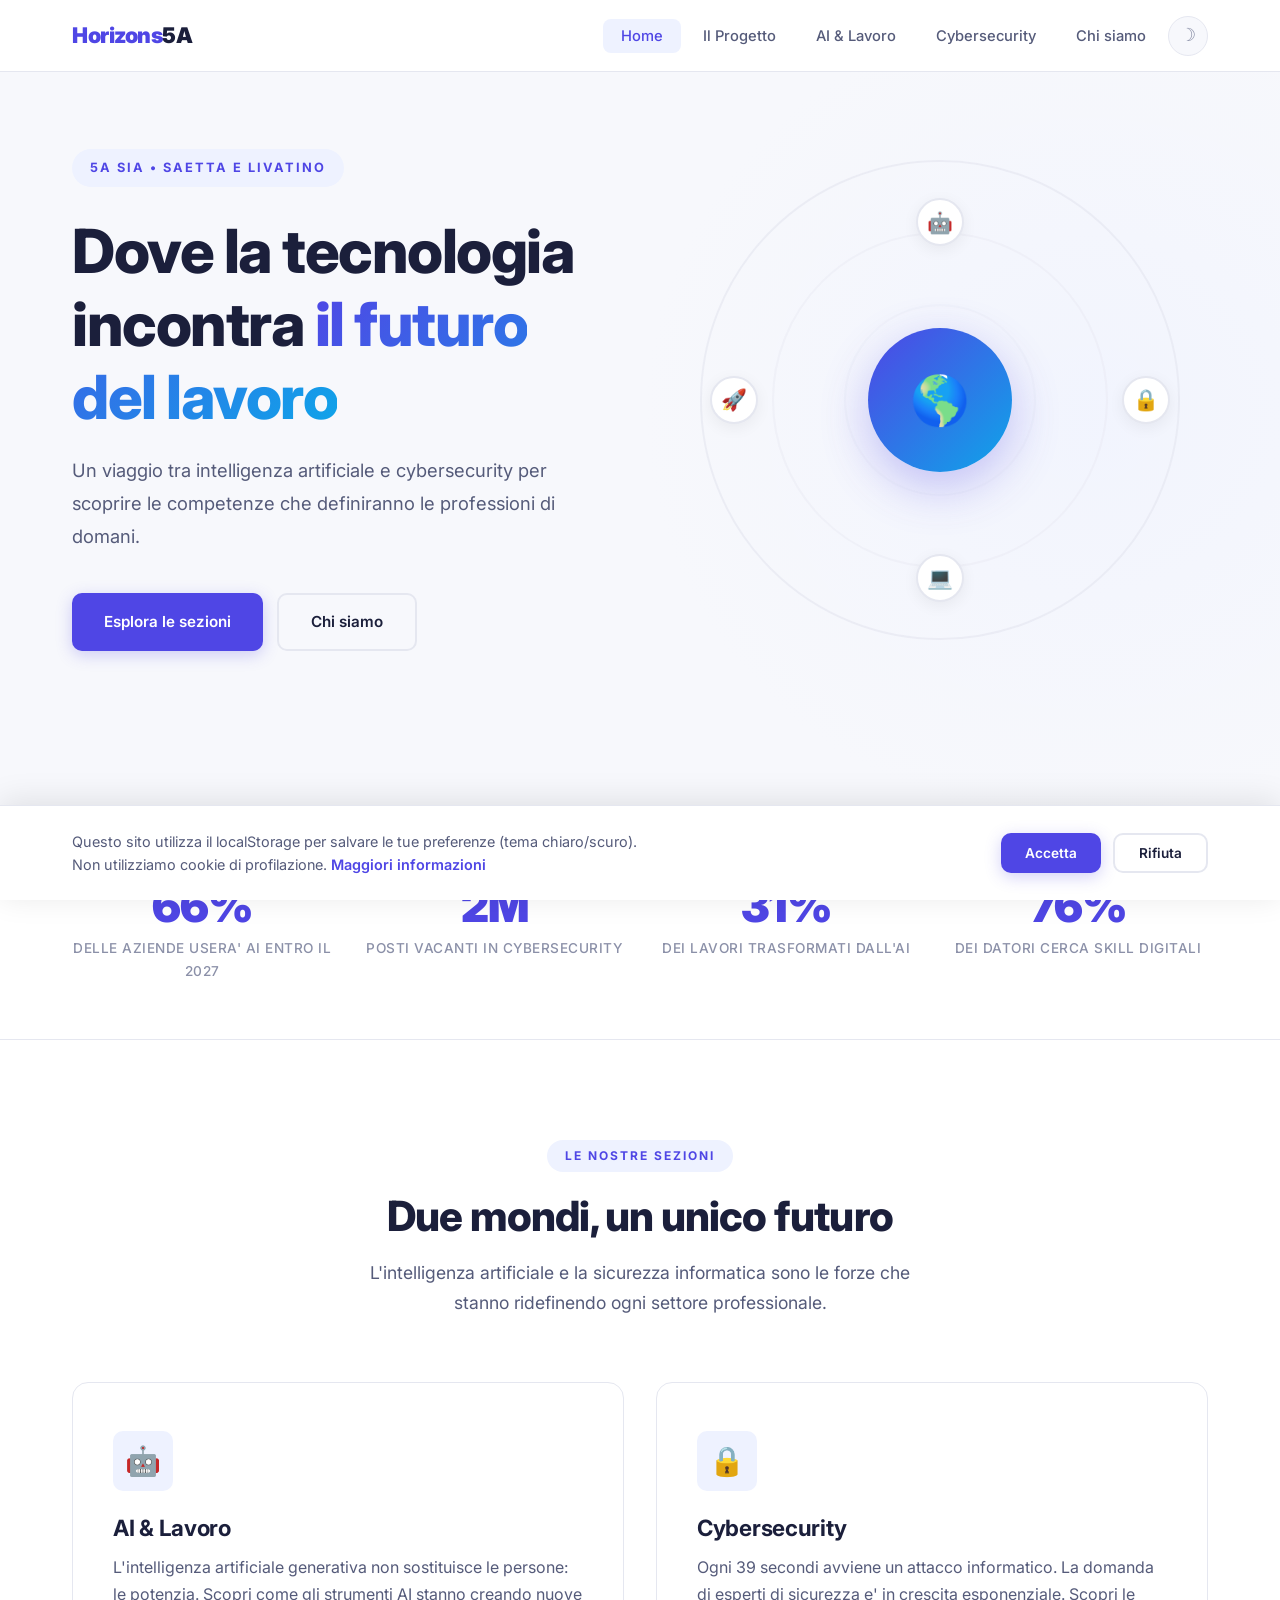
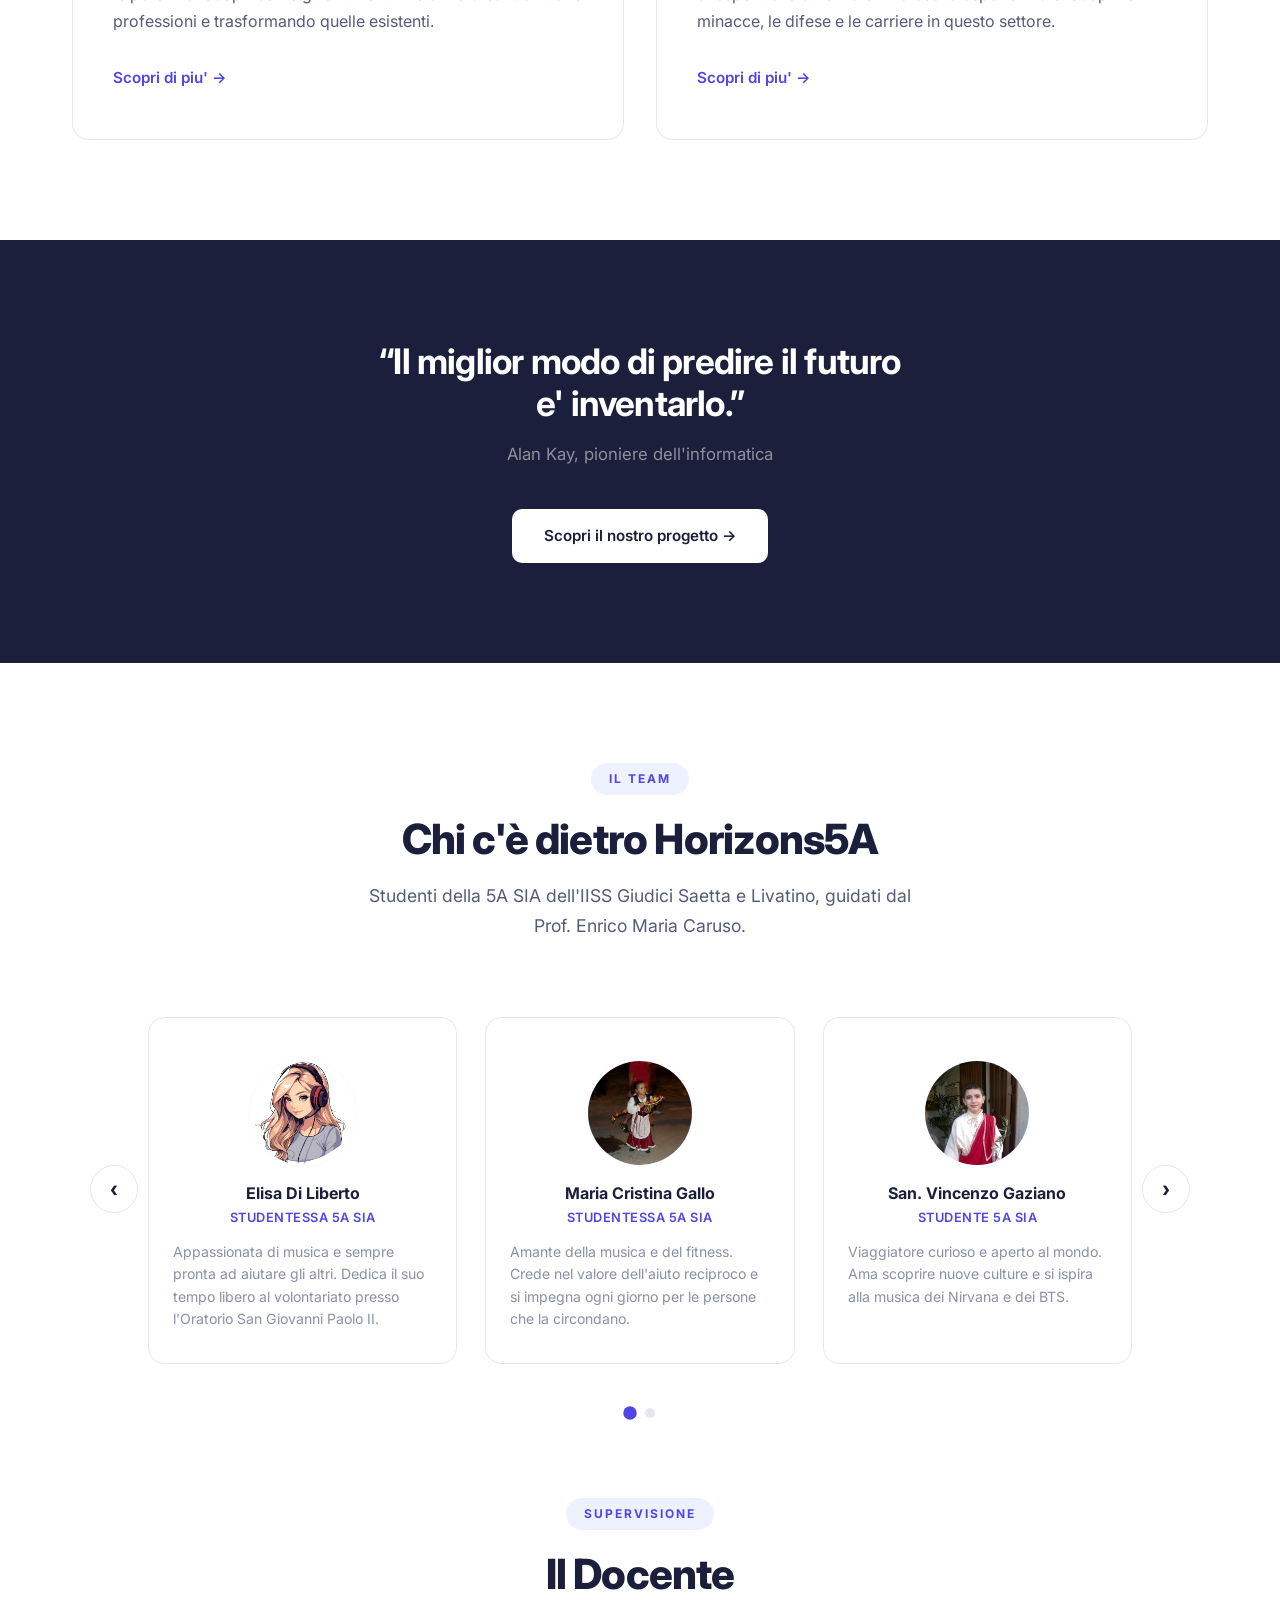
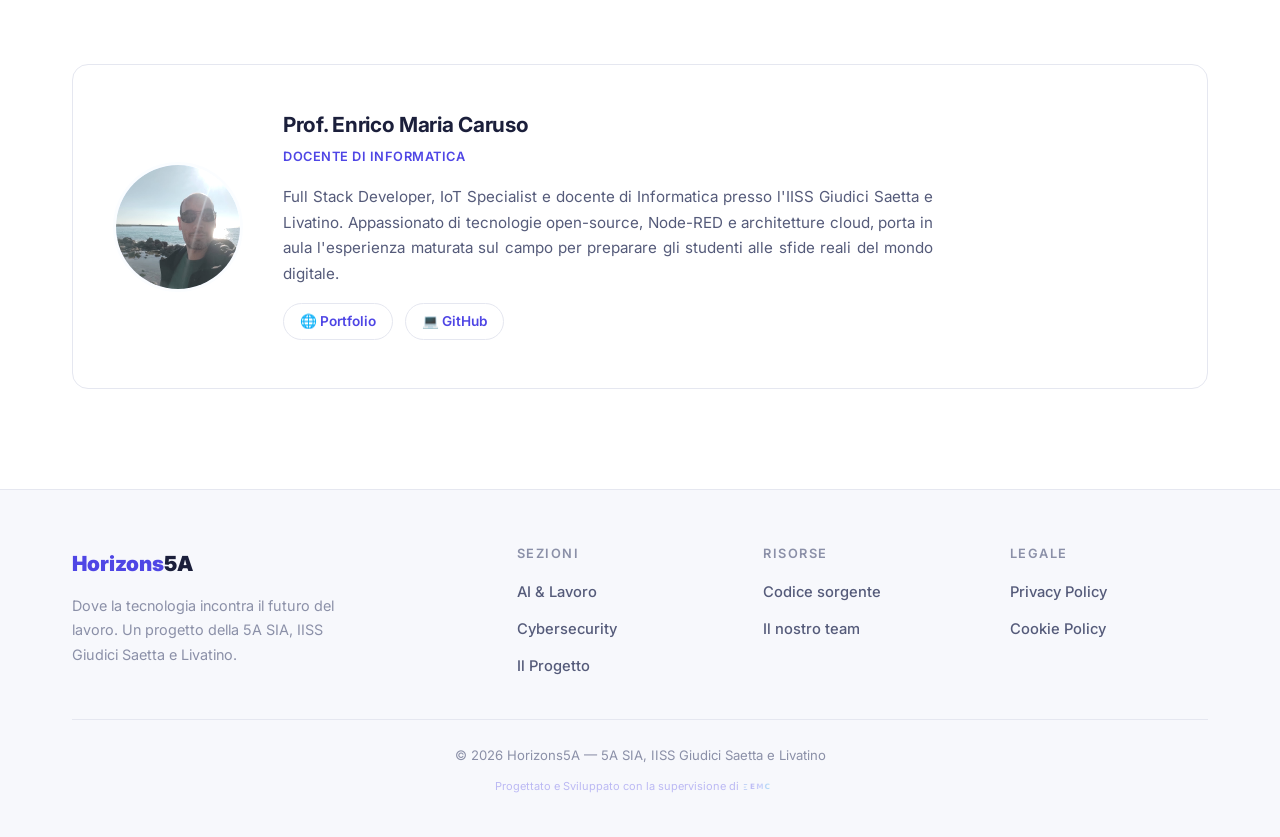
==== commit ebbc8ffd: "Rimossa frase sui progetti professionali dalla bio del docente Tolto il riferimento a piattaforme Io" ====
--- a/index.html
+++ b/index.html
@@ -188,7 +188,7 @@
                 <div class="supervisor-info">
                     <h3>Prof. Enrico Maria Caruso</h3>
                     <p class="team-role">Docente di Informatica</p>
-                    <p class="team-bio">Full Stack Developer, IoT Specialist e docente di Informatica presso l'IISS Giudici Saetta e Livatino. Progetta piattaforme di monitoraggio industriale IoT, gestionali SaaS per il retail e siti web professionali. Appassionato di tecnologie open-source, Node-RED e architetture cloud, porta in aula l'esperienza maturata sul campo per preparare gli studenti alle sfide reali del mondo digitale.</p>
+                    <p class="team-bio">Full Stack Developer, IoT Specialist e docente di Informatica presso l'IISS Giudici Saetta e Livatino. Appassionato di tecnologie open-source, Node-RED e architetture cloud, porta in aula l'esperienza maturata sul campo per preparare gli studenti alle sfide reali del mondo digitale.</p>
                     <div class="supervisor-links">
                         <a href="https://www.enricomariacaruso.it" target="_blank" rel="noopener">&#127760; Portfolio</a>
                         <a href="https://github.com/EnRiX84" target="_blank" rel="noopener">&#128187; GitHub</a>
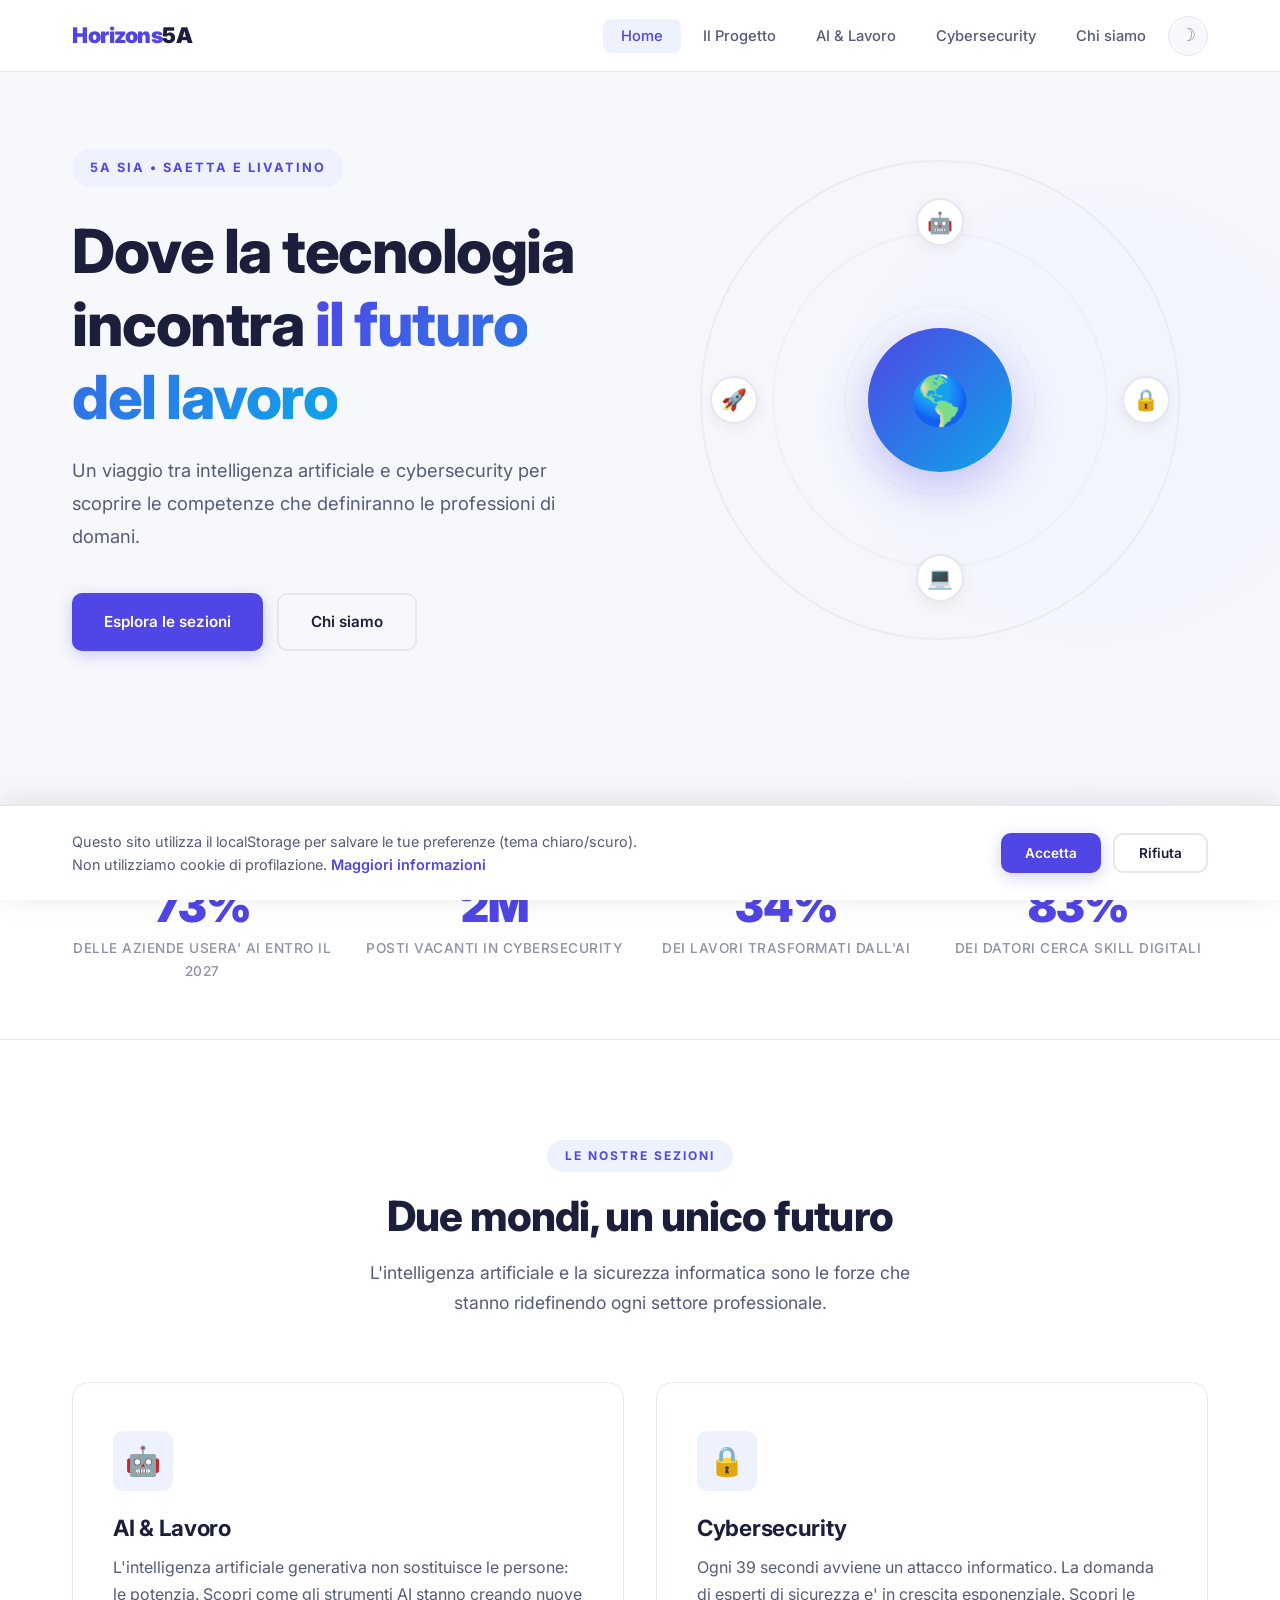
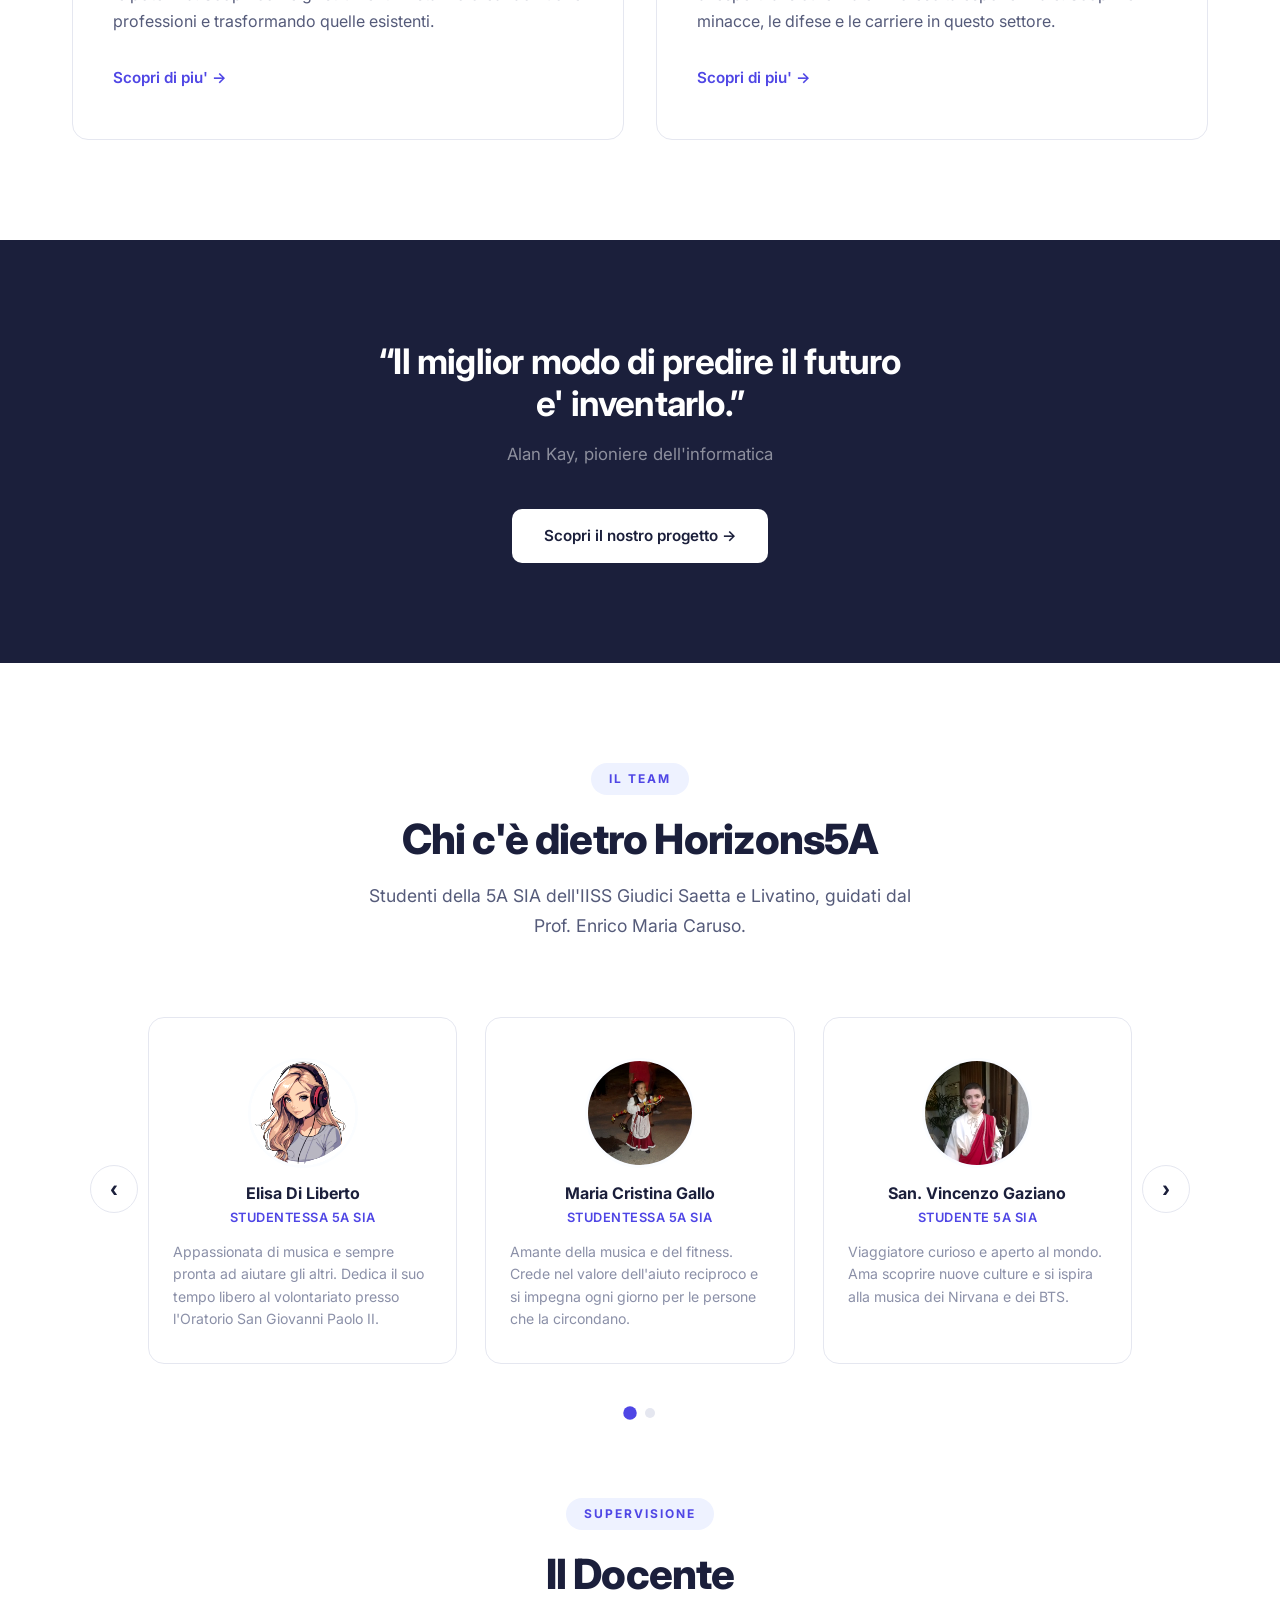
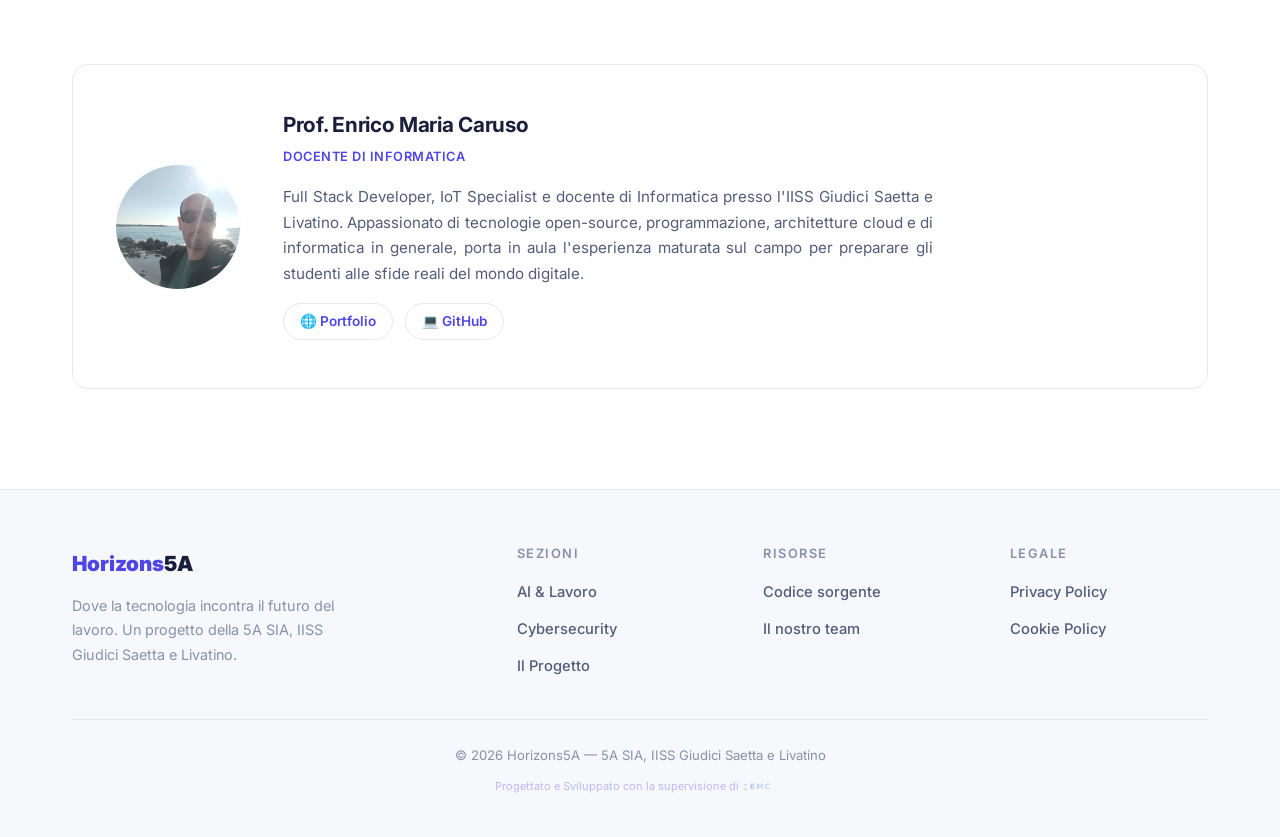
==== commit d7791b53: "Aggiornate passioni del docente nella bio Sostituito "Node-RED" con una descrizione piu' ampia: prog" ====
--- a/index.html
+++ b/index.html
@@ -188,7 +188,7 @@
                 <div class="supervisor-info">
                     <h3>Prof. Enrico Maria Caruso</h3>
                     <p class="team-role">Docente di Informatica</p>
-                    <p class="team-bio">Full Stack Developer, IoT Specialist e docente di Informatica presso l'IISS Giudici Saetta e Livatino. Appassionato di tecnologie open-source, Node-RED e architetture cloud, porta in aula l'esperienza maturata sul campo per preparare gli studenti alle sfide reali del mondo digitale.</p>
+                    <p class="team-bio">Full Stack Developer, IoT Specialist e docente di Informatica presso l'IISS Giudici Saetta e Livatino. Appassionato di tecnologie open-source, programmazione, architetture cloud e di informatica in generale, porta in aula l'esperienza maturata sul campo per preparare gli studenti alle sfide reali del mondo digitale.</p>
                     <div class="supervisor-links">
                         <a href="https://www.enricomariacaruso.it" target="_blank" rel="noopener">&#127760; Portfolio</a>
                         <a href="https://github.com/EnRiX84" target="_blank" rel="noopener">&#128187; GitHub</a>
